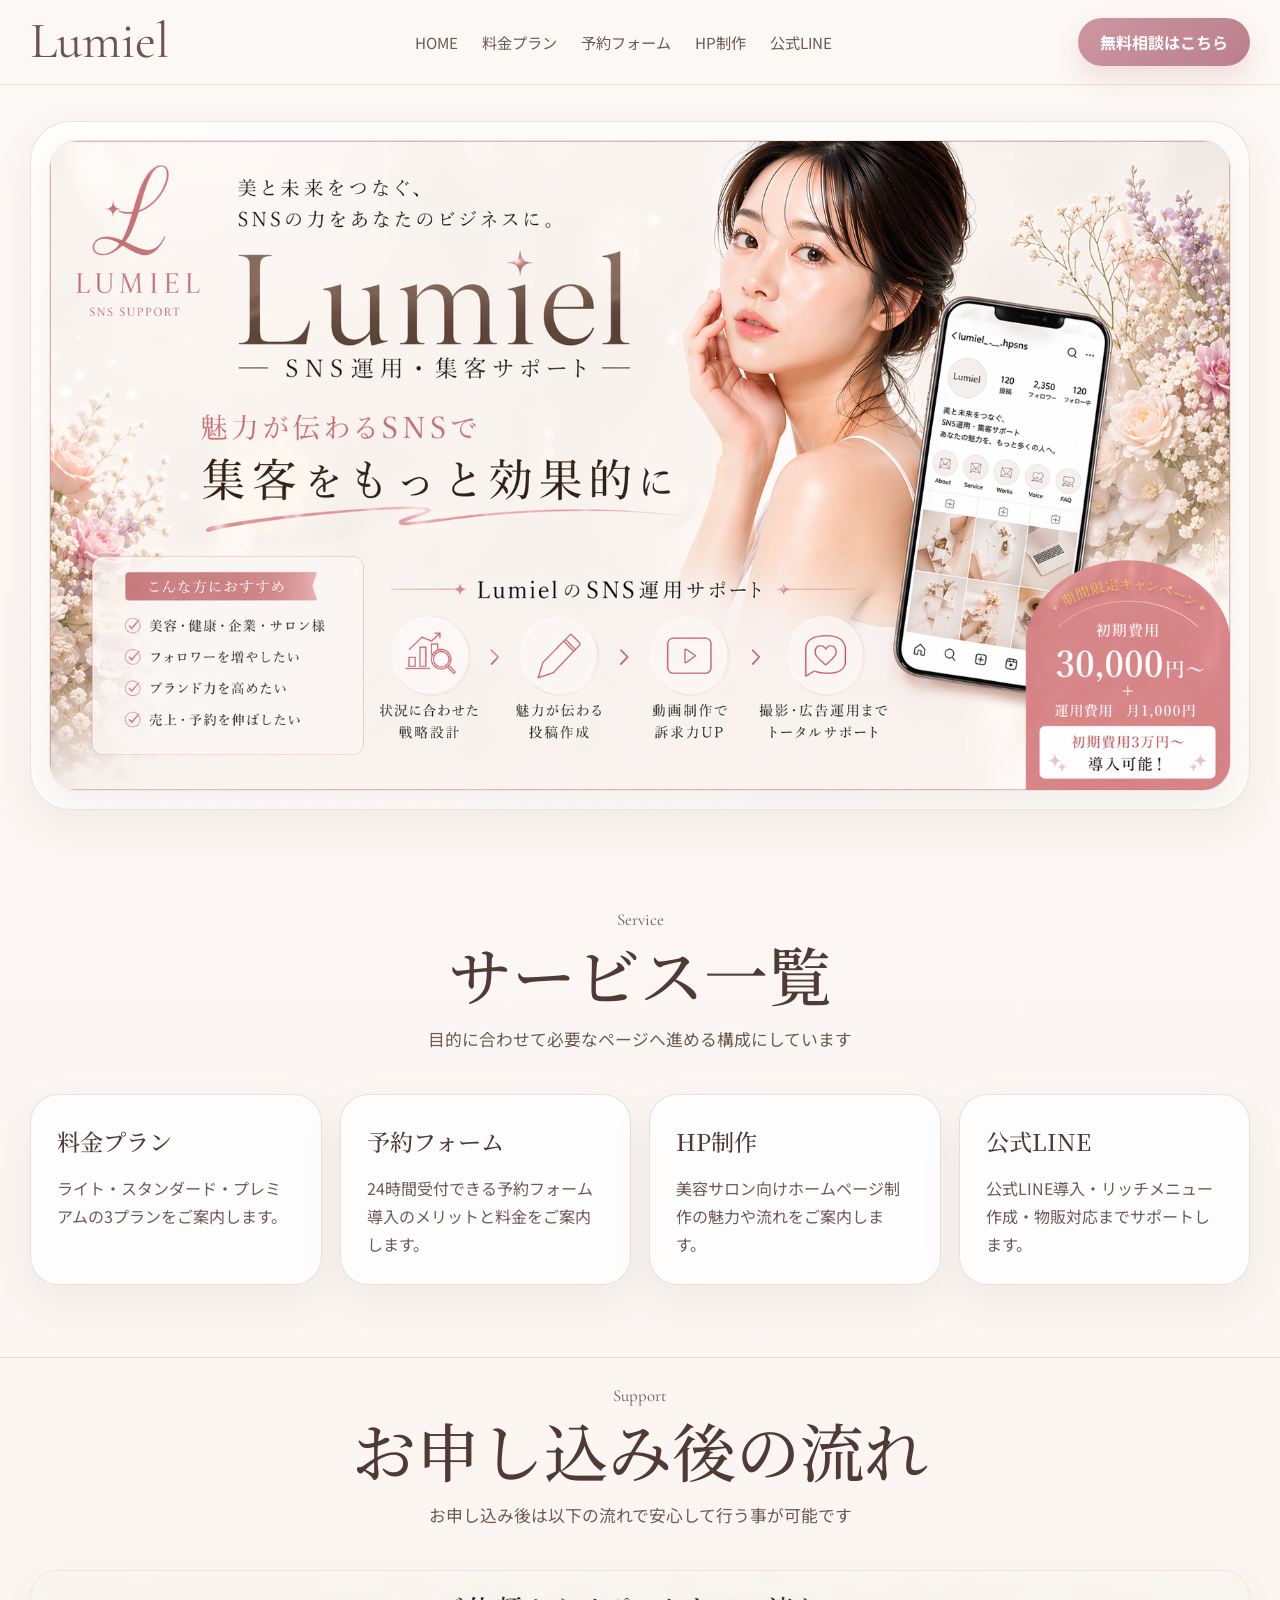
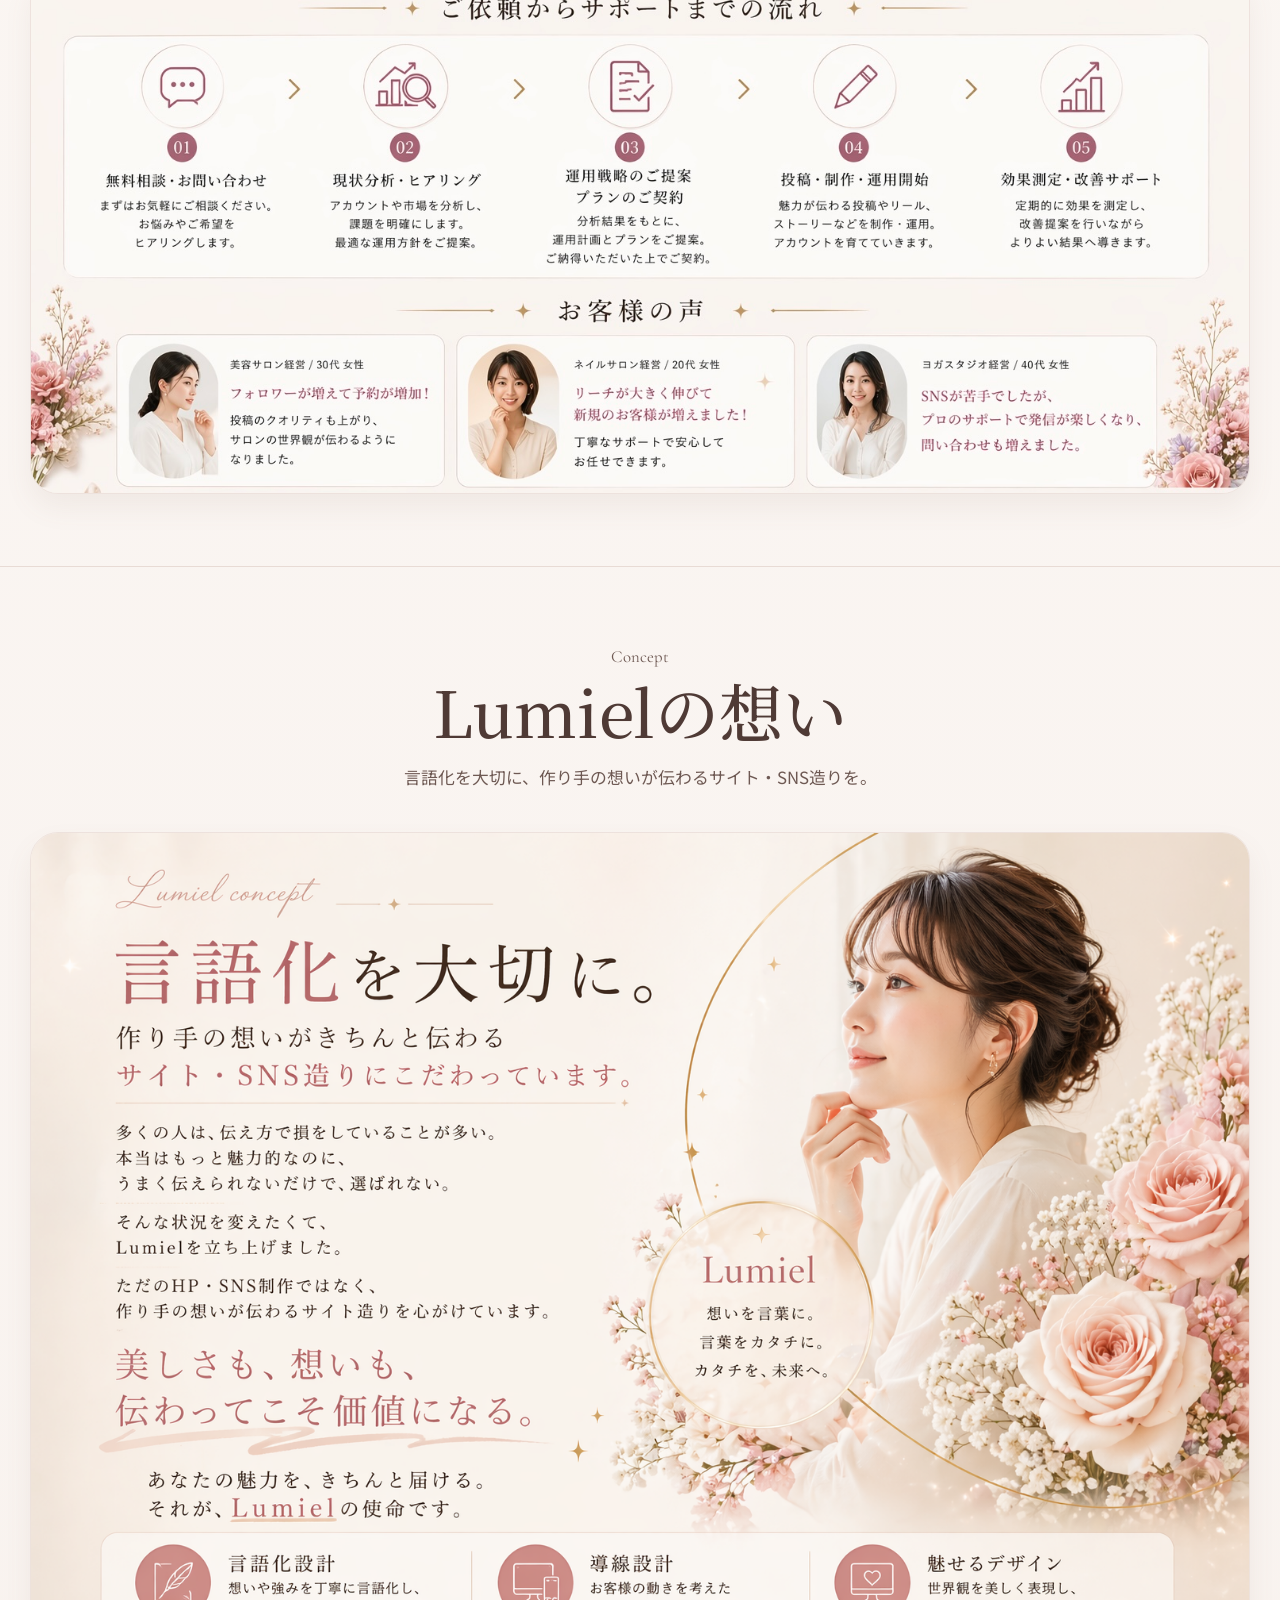
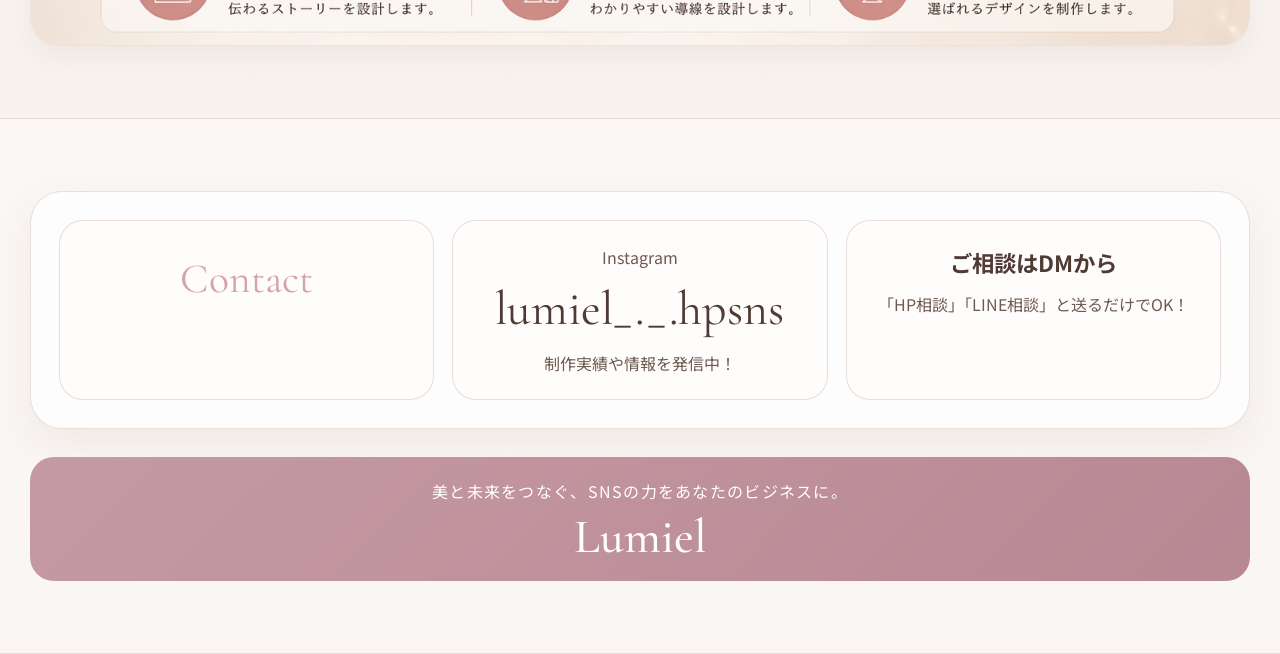
==== index.html @ 0560b098 "Add files via upload" ====
<!DOCTYPE html>
<html lang="ja">
<head>
  <meta charset="UTF-8">
  <meta name="viewport" content="width=device-width, initial-scale=1.0">
  <title>Lumiel | TOP</title>
  <link rel="stylesheet" href="style.css">
</head>
<body>

<header class="site-header">
  <div class="container header-inner">
    <a href="index.html" class="logo">Lumiel</a>

    <nav class="desktop-nav">
      <a href="index.html">HOME</a>
      <a href="plan.html">料金プラン</a>
      <a href="reservation.html">予約フォーム</a>
      <a href="homepage.html">HP制作</a>
      <a href="line.html">公式LINE</a>
    </nav>

    <button class="menu-toggle" id="menuToggle" type="button" aria-label="メニューを開く">
      <span class="bar"></span>
      <span class="bar"></span>
      <span class="bar"></span>
    </button>

    <a href="index.html#contact" class="header-btn">無料相談はこちら</a>
  </div>

  <nav class="mobile-nav" id="mobileNav">
    <a href="index.html">HOME</a>
    <a href="plan.html">料金プラン</a>
    <a href="reservation.html">予約フォーム</a>
    <a href="homepage.html">HP制作</a>
    <a href="line.html">公式LINE</a>
    <a href="index.html#contact">無料相談はこちら</a>
  </nav>
</header>

<main>
  <section class="hero-section">
    <div class="container">
      <div class="hero-card">
        <picture class="responsive-picture">
          <source media="(max-width: 760px)" srcset="images/sumafo/sumafo.1.png">
          <img src="images/pc.png/1.png" alt="Lumiel SNS運用・集客サポート" class="hero-image">
        </picture>
      </div>
    </div>
  </section>

  <section class="section">
    <div class="container">
      <div class="section-heading">
        <p class="section-script">Service</p>
        <h1>サービス一覧</h1>
        <p>目的に合わせて必要なページへ進める構成にしています</p>
      </div>

      <div class="service-grid">
        <a href="plan.html" class="service-card">
          <h2>料金プラン</h2>
          <p>ライト・スタンダード・プレミアムの3プランをご案内します。</p>
        </a>

        <a href="reservation.html" class="service-card">
          <h2>予約フォーム</h2>
          <p>24時間受付できる予約フォーム導入のメリットと料金をご案内します。</p>
        </a>

        <a href="homepage.html" class="service-card">
          <h2>HP制作</h2>
          <p>美容サロン向けホームページ制作の魅力や流れをご案内します。</p>
        </a>

        <a href="line.html" class="service-card">
          <h2>公式LINE</h2>
          <p>公式LINE導入・リッチメニュー作成・物販対応までサポートします。</p>
        </a>
      </div>
    </div>
  </section>

  <section class="section home-extra-section">
    <div class="container">
      <div class="section-heading">
        <p class="section-script">Support</p>
        <h2>お申し込み後の流れ</h2>
        <p>お申し込み後は以下の流れで安心して行う事が可能です</p>
      </div>

      <picture class="responsive-picture">
        <source media="(max-width: 760px)" srcset="images/sumafo/sumafo.okyakusama.png">
        <img src="images/pc.png/okyakusama.jpg" alt="お申し込み後の流れ" class="hero-image">
      </picture>
    </div>
  </section>

  <section class="section">
    <div class="container">
      <div class="section-heading">
        <p class="section-script">Concept</p>
        <h2>Lumielの想い</h2>
        <p>言語化を大切に、作り手の想いが伝わるサイト・SNS造りを。</p>
      </div>

      <picture class="responsive-picture">
        <source media="(max-width: 760px)" srcset="images/sumafo/sumafo.omoi.PNG">
        <img src="images/pc.png/omoi.PNG" alt="Lumielの想い" class="home-support-image">
      </picture>
    </div>
  </section>

  <section class="section section-soft" id="contact">
    <div class="container">
      <div class="contact-box">
        <div class="contact-grid">
          <div class="contact-card">
            <p class="contact-script">Contact</p>
          </div>

          <div class="contact-card">
            <p class="contact-label">Instagram</p>
            <p class="insta-id">lumiel_._.hpsns</p>
            <p class="contact-sub">制作実績や情報を発信中！</p>
          </div>

          <div class="contact-card">
            <p class="contact-title">ご相談はDMから</p>
            <p class="contact-sub">「HP相談」「LINE相談」と送るだけでOK！</p>
          </div>
        </div>
      </div>

      <div class="footer-brand">
        <p>美と未来をつなぐ、SNSの力をあなたのビジネスに。</p>
        <strong>Lumiel</strong>
      </div>
    </div>
  </section>
</main>

<script src="script.js"></script>
</body>
</html>
---- style.css ----
@import url('https://fonts.googleapis.com/css2?family=Cormorant+Garamond:wght@400;500;600;700&family=Noto+Serif+JP:wght@400;500;600;700&family=Noto+Sans+JP:wght@300;400;500;700&display=swap');

:root {
  --bg: #f8f2ee;
  --text: #4f3a35;
  --sub: #6e5953;
  --line: #e8dbd5;
  --rose: #d78f98;
  --rose-deep: #c07c87;
  --gold-deep: #b98d45;
  --lavender: #7f75b4;
  --blue: #6d87a3;
  --shadow: 0 16px 40px rgba(111, 84, 74, 0.08);
  --container: 1220px;
}

* {
  box-sizing: border-box;
}

html {
  scroll-behavior: smooth;
}

body {
  margin: 0;
  background: linear-gradient(180deg, #fcf8f5 0%, #f8f2ee 100%);
  color: var(--text);
  font-family: 'Noto Sans JP', sans-serif;
  line-height: 1.75;
}

img {
  display: block;
  max-width: 100%;
}

a {
  text-decoration: none;
  color: inherit;
}

.container {
  width: min(var(--container), calc(100% - 32px));
  margin: 0 auto;
}

.site-header {
  position: sticky;
  top: 0;
  z-index: 1000;
  background: rgba(252, 248, 245, 0.9);
  backdrop-filter: blur(14px);
  border-bottom: 1px solid rgba(232, 219, 213, 0.9);
}

.header-inner {
  min-height: 84px;
  display: flex;
  align-items: center;
  justify-content: space-between;
  gap: 16px;
}

.logo {
  font-family: 'Cormorant Garamond', serif;
  font-size: clamp(2.3rem, 4vw, 3.5rem);
  line-height: 1;
  color: #6d534d;
}

.desktop-nav {
  display: flex;
  align-items: center;
  gap: 24px;
  color: var(--sub);
  font-size: 0.95rem;
}

.desktop-nav a:hover,
.mobile-nav a:hover {
  color: var(--rose-deep);
}

.header-actions {
  display: flex;
  align-items: center;
  gap: 14px;
}

.header-btn {
  display: inline-flex;
  align-items: center;
  justify-content: center;
  min-height: 48px;
  padding: 0 22px;
  border-radius: 999px;
  background: linear-gradient(135deg, #cc96a1, #bb7f8b);
  color: #fff;
  font-weight: 700;
  box-shadow: 0 12px 24px rgba(191, 127, 139, 0.22);
}

.menu-toggle {
  display: none;
  width: 62px;
  height: 62px;
  border: 2px solid var(--rose-deep);
  border-radius: 18px;
  background: rgba(255, 255, 255, 0.75);
  align-items: center;
  justify-content: center;
  cursor: pointer;
  box-shadow: var(--shadow);
}

.menu-toggle span {
  display: block;
  width: 28px;
  height: 2px;
  border-radius: 999px;
  background: var(--rose-deep);
  margin: 6px 0;
  transition: 0.25s ease;
}

.menu-toggle.active span:nth-child(1) {
  transform: translateY(8px) rotate(45deg);
}

.menu-toggle.active span:nth-child(2) {
  opacity: 0;
}

.menu-toggle.active span:nth-child(3) {
  transform: translateY(-8px) rotate(-45deg);
}

.mobile-nav {
  display: none;
  position: fixed;
  top: 86px;
  right: 16px;
  width: min(320px, calc(100% - 32px));
  padding: 18px;
  border: 1px solid var(--line);
  border-radius: 24px;
  background: rgba(255, 251, 248, 0.98);
  box-shadow: 0 26px 46px rgba(90, 63, 56, 0.16);
}

.mobile-nav.active {
  display: block;
}

.mobile-nav a {
  display: block;
  padding: 14px 8px;
  border-bottom: 1px solid rgba(232, 219, 213, 0.8);
  color: var(--text);
  font-weight: 600;
}

.mobile-nav a:last-child {
  border-bottom: none;
}

.hero-section {
  padding: 36px 0 20px;
}

.hero-card {
  overflow: hidden;
  border: 1px solid rgba(232, 219, 213, 0.85);
  border-radius: 40px;
  background: linear-gradient(135deg, rgba(255, 255, 255, 0.78), rgba(255, 255, 255, 0.48));
  box-shadow: var(--shadow);
  padding: 18px;
}

.hero-image,
.page-visual-image,
.home-support-image {
  width: 100%;
  border-radius: 28px;
  object-fit: cover;
  box-shadow: 0 14px 28px rgba(126, 97, 87, 0.08);
  border: 1px solid rgba(232, 219, 213, 0.7);
}

.wide-visual {
  max-width: 1400px;
  margin: 0 auto;
}

.section {
  padding: 72px 0;
  border-bottom: 1px solid var(--line);
}

.section-soft {
  background: rgba(255, 255, 255, 0.28);
}

.page-title-section {
  padding: 56px 0 20px;
}

.section-heading {
  text-align: center;
  margin-bottom: 40px;
}

.section-script {
  display: inline-block;
  margin: 0 0 6px;
  color: #d6b8ab;
  font-size: 2.7rem;
  line-height: 1;
  font-family: 'Cormorant Garamond', serif;
}

.section-heading h1,
.section-heading h2 {
  margin: 0;
  font-size: clamp(2.3rem, 5vw, 4rem);
  font-family: 'Noto Serif JP', serif;
  font-weight: 500;
  line-height: 1.3;
}

.section-heading p {
  margin: 10px 0 0;
  color: var(--sub);
  font-size: 1.05rem;
}

.service-grid {
  display: grid;
  grid-template-columns: repeat(4, 1fr);
  gap: 18px;
}

.service-card {
  padding: 26px;
  border-radius: 28px;
  border: 1px solid rgba(232, 219, 213, 0.9);
  background: rgba(255, 255, 255, 0.78);
  box-shadow: var(--shadow);
  transition: 0.25s ease;
}

.service-card:hover {
  transform: translateY(-4px);
  box-shadow: 0 20px 42px rgba(111, 84, 74, 0.12);
}

.service-card h2 {
  margin: 0 0 12px;
  font-family: 'Noto Serif JP', serif;
  font-size: 1.45rem;
  font-weight: 500;
}

.service-card p {
  margin: 0;
  color: var(--sub);
}

.home-extra-section {
  padding-top: 20px;
}

.pricing-grid {
  display: grid;
  grid-template-columns: repeat(3, 1fr);
  gap: 22px;
  align-items: stretch;
}

.plan-card {
  border: 1px solid rgba(232, 219, 213, 0.9);
  border-radius: 32px;
  background: rgba(255, 255, 255, 0.78);
  box-shadow: var(--shadow);
  overflow: hidden;
}

.plan-card-header {
  text-align: center;
  color: #fff;
  padding: 18px 12px;
  font-size: 1.8rem;
  font-weight: 600;
  font-family: 'Noto Serif JP', serif;
}

.light {
  background: linear-gradient(135deg, #b7a5db, #a18fcf);
}

.standard {
  background: linear-gradient(135deg, #8ca3bb, #778ea7);
}

.premium {
  background: linear-gradient(135deg, #d4a56f, #c68f4d);
}

.plan-card-body {
  padding: 28px 24px;
}

.plan-copy {
  text-align: center;
  min-height: 62px;
  color: var(--sub);
  margin-bottom: 24px;
}

.check-list {
  list-style: none;
  padding: 0;
  margin: 0;
  display: grid;
  gap: 12px;
  color: var(--text);
}

.check-list li {
  position: relative;
  padding-left: 24px;
}

.check-list li:before {
  content: '✓';
  position: absolute;
  left: 0;
  top: 0;
  color: var(--gold-deep);
  font-weight: 700;
}

.pink-accent {
  color: #c06a83;
  font-weight: 700;
}

.plan-price-wrap {
  margin-top: 28px;
  padding-top: 20px;
  border-top: 1px solid rgba(232, 219, 213, 0.9);
  text-align: center;
}

.plan-price-wrap small {
  display: block;
  color: var(--sub);
  margin-bottom: 6px;
}

.plan-price {
  font-family: 'Cormorant Garamond', serif;
  font-size: clamp(3rem, 5vw, 4.8rem);
  line-height: 1;
  margin: 0;
}

.plan-price span {
  font-size: 0.5em;
}

.light-price {
  color: var(--lavender);
}

.standard-price {
  color: var(--blue);
}

.premium-price {
  color: #c98a43;
}

.included-note {
  margin-top: 24px;
  padding: 18px 22px;
  border-radius: 24px;
  border: 1px solid rgba(232, 219, 213, 0.95);
  background: rgba(255, 255, 255, 0.72);
  display: flex;
  justify-content: center;
  gap: 32px;
  flex-wrap: wrap;
  color: var(--sub);
}

.two-column {
  display: grid;
  grid-template-columns: 1.05fr 0.95fr;
  gap: 28px;
  align-items: center;
}

.badge-pill {
  display: inline-block;
  padding: 10px 18px;
  border-radius: 999px;
  border: 1px solid rgba(232, 219, 213, 0.9);
  background: rgba(255, 255, 255, 0.85);
  color: var(--rose-deep);
  font-weight: 600;
  margin-bottom: 14px;
}

.big-title {
  margin: 0 0 12px;
  font-size: clamp(2.5rem, 5vw, 4.3rem);
  line-height: 1.35;
  font-family: 'Noto Serif JP', serif;
  font-weight: 500;
}

.big-title .accent {
  color: var(--rose);
}

.lead {
  margin: 0;
  color: var(--sub);
  font-size: 1.08rem;
}

.top-space {
  margin-top: 28px;
}

.feature-grid {
  display: grid;
  gap: 22px;
  grid-template-columns: repeat(2, 1fr);
}

.feature-box {
  padding: 24px;
  border-radius: 28px;
  border: 1px solid rgba(232, 219, 213, 0.9);
  background: rgba(255, 255, 255, 0.76);
  box-shadow: var(--shadow);
}

.feature-box h2 {
  margin: 0 0 14px;
  font-size: 1.35rem;
  color: var(--rose-deep);
  font-family: 'Noto Serif JP', serif;
  font-weight: 500;
}

.price-badge {
  margin-top: 24px;
  border-radius: 32px;
  background: linear-gradient(180deg, #db8f99, #cc7f8c);
  color: #fff;
  padding: 24px;
  box-shadow: 0 20px 36px rgba(210, 135, 147, 0.24);
  text-align: center;
}

.price-badge small {
  display: block;
  opacity: 0.9;
  letter-spacing: 0.08em;
}

.price-badge strong {
  display: block;
  font-family: 'Cormorant Garamond', serif;
  font-size: 4.2rem;
  line-height: 1;
  margin: 14px 0 8px;
}

.badge-sub {
  margin: 0;
  font-size: 1.5rem;
}

.badge-white-box {
  margin-top: 16px;
  border-radius: 20px;
  background: #fff;
  color: #d88996;
  padding: 14px 16px;
  font-weight: 700;
}

.top-gap-small {
  margin-top: 14px;
}

.flow-wrap {
  margin-top: 28px;
  padding: 24px;
  border-radius: 32px;
  border: 1px solid rgba(232, 219, 213, 0.9);
  background: rgba(255, 255, 255, 0.7);
  box-shadow: var(--shadow);
}

.flow-grid {
  display: grid;
  gap: 14px;
  align-items: stretch;
}

.flow-grid-4 {
  grid-template-columns: repeat(4, 1fr);
}

.flow-grid-6 {
  grid-template-columns: repeat(6, 1fr);
}

.flow-title-badge {
  display: grid;
  place-items: center;
  border-radius: 999px;
  min-height: 130px;
  background: linear-gradient(135deg, #d88f9b, #c97f8b);
  color: #fff;
  font-family: 'Noto Serif JP', serif;
  font-size: 1.4rem;
  text-align: center;
  padding: 18px;
}

.flow-item {
  border-radius: 24px;
  background: #fcf8f5;
  padding: 18px;
  border: 1px solid rgba(232, 219, 213, 0.8);
}

.flow-item strong {
  color: var(--rose-deep);
  display: block;
  margin-bottom: 8px;
  font-family: 'Noto Serif JP', serif;
  font-weight: 500;
}

.flow-bottom-note {
  margin-top: 18px;
  border: 1px solid rgba(232, 219, 213, 0.9);
  border-radius: 18px;
  background: #fffdfb;
  padding: 16px;
  text-align: center;
}

.contact-box {
  border-radius: 32px;
  border: 1px solid rgba(232, 219, 213, 0.9);
  background: rgba(255, 255, 255, 0.78);
  box-shadow: var(--shadow);
  padding: 28px;
}
.contact-grid {
  display: grid;
  grid-template-columns: 1fr 1fr 1fr;
  gap: 18px;
  align-items: stretch;
}

.contact-card {
  border-radius: 24px;
  border: 1px solid rgba(232, 219, 213, 0.9);
  background: #fffdfb;
  padding: 22px;
  text-align: center;
}

.contact-script {
  font-family: 'Cormorant Garamond', serif;
  font-size: 2.6rem;
  color: #d5a1aa;
  margin: 0;
}

.contact-label {
  margin: 0;
  color: var(--sub);
}

.insta-id {
  font-family: 'Cormorant Garamond', serif;
  font-size: clamp(2rem, 4vw, 3rem);
  line-height: 1.2;
  margin: 10px 0;
  word-break: break-all;
}

.contact-title {
  margin: 0;
  font-size: 1.4rem;
  font-weight: 700;
}

.contact-sub {
  margin: 8px 0 0;
  color: var(--sub);
}

.footer-brand {
  margin-top: 28px;
  text-align: center;
  padding: 20px 14px;
  border-radius: 24px;
  background: linear-gradient(135deg, #c59aa4, #b88893);
  color: #fff;
}

.footer-brand p {
  margin: 0;
  font-size: 1rem;
  letter-spacing: 0.08em;
}

.footer-brand strong {
  display: block;
  margin-top: 8px;
  font-family: 'Cormorant Garamond', serif;
  font-size: 3rem;
  line-height: 1;
  font-weight: 500;
}

.back-link-wrap {
  text-align: center;
}

.back-link {
  display: inline-block;
  padding: 12px 20px;
  border-radius: 999px;
  border: 1px solid rgba(232, 219, 213, 0.95);
  background: rgba(255, 255, 255, 0.8);
  color: var(--sub);
}

@media (max-width: 1100px) {
  .desktop-nav,
  .header-btn {
    display: none;
  }

  .menu-toggle {
    display: inline-block;
  }

  .service-grid,
  .pricing-grid,
  .two-column,
  .feature-grid,
  .contact-grid,
  .flow-grid-4,
  .flow-grid-6 {
    grid-template-columns: 1fr;
  }

  .flow-title-badge {
    min-height: 90px;
  }
}

@media (max-width: 760px) {
  body {
    line-height: 1.8;
  }

  .section,
  .page-title-section {
    padding: 54px 0;
  }

  .header-inner {
    min-height: 76px;
  }

  .logo {
    font-size: 2.4rem;
  }

  .container {
    width: min(var(--container), calc(100% - 20px));
  }

  .hero-section {
    padding: 20px 0 10px;
  }

  .hero-card {
    padding: 10px;
    border-radius: 24px;
  }

  .hero-image,
  .page-visual-image,
  .home-support-image {
    border-radius: 20px;
  }

  .section-heading {
    margin-bottom: 28px;
  }

  .section-script {
    font-size: 2.2rem;
  }

  .section-heading h1,
  .section-heading h2 {
    font-size: 2.1rem;
    line-height: 1.45;
  }

  .section-heading p {
    font-size: 0.95rem;
  }

  .service-card,
  .feature-box,
  .flow-wrap,
  .contact-box,
  .contact-card {
    border-radius: 22px;
    padding: 18px;
  }

  .included-note {
    gap: 12px;
    padding: 14px 16px;
    font-size: 0.95rem;
    justify-content: flex-start;
  }

  .badge-pill {
    font-size: 0.9rem;
    padding: 8px 14px;
  }

  .big-title {
    font-size: 2.2rem;
    line-height: 1.55;
  }

  .lead {
    font-size: 0.98rem;
  }

  .check-list {
    gap: 10px;
    font-size: 0.94rem;
  }

  .plan-card-header {
    font-size: 1.55rem;
  }

  .plan-card-body {
    padding: 22px 18px;
  }

  .price-badge {
    margin-top: 16px;
    padding: 18px;
    border-radius: 24px;
  }

  .price-badge strong {
    font-size: 3.3rem;
  }

  .badge-sub {
    font-size: 1.15rem;
  }

  .badge-white-box {
    border-radius: 16px;
    padding: 12px 14px;
    font-size: 0.95rem;
  }

  .flow-item {
    border-radius: 18px;
    padding: 14px;
    font-size: 0.94rem;
  }

  .insta-id {
    font-size: 2.1rem;
  }

  .footer-brand {
    border-radius: 20px;
    padding: 18px 12px;
  }

  .footer-brand strong {
    font-size: 2.5rem;
  }

  .mobile-nav {
    top: 78px;
  }
}
/* =========================
   スマホ最適化 完全版
========================= */

@media (max-width: 760px) {
  body {
    line-height: 1.65;
    overflow-x: hidden;
  }

  .container {
    width: calc(100% - 24px);
  }

  /* header */
  .site-header {
    background: rgba(252, 248, 245, 0.96);
  }

  .header-inner {
    min-height: 68px;
  }

  .logo {
    font-size: 2.1rem;
  }

  .desktop-nav,
  .header-btn {
    display: none !important;
  }

  .menu-toggle {
    display: flex !important;
    width: 48px;
    height: 48px;
    border-radius: 14px;
    position: relative;
    z-index: 2001;
  }

  .menu-toggle span {
    width: 23px;
    height: 2px;
    margin: 4px 0;
  }

  .mobile-nav {
    top: 76px;
    right: 12px;
    width: calc(100% - 24px);
    max-width: 340px;
    padding: 14px;
    border-radius: 22px;
    z-index: 2000;
  }

  .mobile-nav.active {
    display: block !important;
  }

  .mobile-nav a {
    padding: 13px 10px;
    font-size: 0.95rem;
  }

  /* sections */
  .section,
  .page-title-section {
    padding: 42px 0;
  }

  .section-heading {
    margin-bottom: 24px;
  }

  .section-script {
    font-size: 1.9rem;
  }

  .section-heading h1,
  .section-heading h2 {
    font-size: 1.75rem;
    line-height: 1.45;
  }

  .section-heading p {
    font-size: 0.9rem;
    line-height: 1.7;
  }

  /* hero / images */
  .hero-section {
    padding: 14px 0 8px;
  }

  .hero-card {
    padding: 8px;
    border-radius: 20px;
  }

  .hero-image,
  .page-visual-image,
  .home-support-image {
    width: 100%;
    border-radius: 18px;
  }

  .wide-visual {
    max-width: 100%;
  }

  /* 画像が小さく見える問題対策 */
  .page-visual-image {
    min-height: auto;
  }

  /* service cards */
  .service-grid {
    grid-template-columns: 1fr !important;
    gap: 14px;
  }

  .service-card {
    padding: 18px;
    border-radius: 22px;
  }

  .service-card h2 {
    font-size: 1.25rem;
    margin-bottom: 8px;
  }

  .service-card p {
    font-size: 0.92rem;
  }

  /* plan */
  .pricing-grid {
    grid-template-columns: 1fr !important;
    gap: 18px;
  }

  .plan-card {
    border-radius: 24px;
  }

  .plan-card-header {
    font-size: 1.35rem;
    padding: 14px 10px;
  }

  .plan-card-body {
    padding: 20px 18px;
  }

  .plan-copy {
    min-height: unset;
    font-size: 0.92rem;
    margin-bottom: 18px;
  }

  .plan-price {
    font-size: 3.1rem;
  }

  .included-note {
    justify-content: flex-start;
    gap: 10px;
    padding: 14px;
    font-size: 0.9rem;
  }

  /* content layout */
  .two-column,
  .feature-grid,
  .contact-grid,
  .flow-grid-4,
  .flow-grid-6 {
    grid-template-columns: 1fr !important;
  }

  .big-title {
    font-size: 1.95rem;
    line-height: 1.45;
  }

  .lead {
    font-size: 0.92rem;
    line-height: 1.75;
  }

  .badge-pill {
    font-size: 0.84rem;
    padding: 7px 13px;
  }

  .feature-grid {
    gap: 14px;
  }

  .feature-box {
    padding: 17px;
    border-radius: 20px;
  }

  .feature-box h2 {
    font-size: 1.1rem;
    margin-bottom: 10px;
  }

  .check-list {
    gap: 9px;
    font-size: 0.9rem;
  }

  .check-list li {
    padding-left: 22px;
  }

  /* price badge */
  .price-badge {
    padding: 18px;
    border-radius: 22px;
    margin-top: 18px;
  }

  .price-badge strong {
    font-size: 3rem;
  }

  .badge-sub {
    font-size: 1rem;
  }

  .badge-white-box {
    font-size: 0.92rem;
    border-radius: 15px;
    padding: 12px;
  }

  /* flow */
  .flow-wrap {
    padding: 16px;
    border-radius: 22px;
    margin-top: 20px;
  }

  .flow-title-badge {
    min-height: auto;
    border-radius: 20px;
    padding: 14px;
    font-size: 1.15rem;
  }

  .flow-item {
    padding: 14px;
    border-radius: 18px;
    font-size: 0.9rem;
  }

  .flow-bottom-note {
    font-size: 0.9rem;
    padding: 13px;
  }

  /* contact */
  .contact-box {
    padding: 16px;
    border-radius: 22px;
  }

  .contact-card {
    padding: 17px;
    border-radius: 18px;
  }

  .contact-script {
    font-size: 2.1rem;
  }

  .contact-title {
    font-size: 1.15rem;
  }

  .contact-sub {
    font-size: 0.9rem;
  }

  .insta-id {
    font-size: 1.9rem;
  }

  .footer-brand {
    padding: 16px 12px;
    border-radius: 18px;
  }

  .footer-brand p {
    font-size: 0.85rem;
  }

  .footer-brand strong {
    font-size: 2.3rem;
  }
}

/* =========================
   スマホ最終修正
========================= */

@media (max-width: 760px) {
  .menu-toggle {
    display: flex !important;
    flex-direction: column;
    align-items: center;
    justify-content: center;
    width: 52px;
    height: 52px;
    padding: 0;
    position: relative;
    z-index: 9999;
    pointer-events: auto;
  }

  .menu-toggle span {
    display: block;
    width: 24px;
    height: 2px;
    margin: 4px 0;
    background: var(--rose-deep);
  }

  .mobile-nav {
    display: none;
    position: fixed;
    top: 76px;
    right: 12px;
    width: calc(100% - 24px);
    z-index: 9998;
  }

  .mobile-nav.active {
    display: block !important;
  }

  /* 画像をスマホで大きく見せる */
  .hero-section .container,
  .section .container {
    width: calc(100% - 16px);
  }

  .hero-card {
    padding: 0;
    border-radius: 0;
    border: none;
    background: transparent;
    box-shadow: none;
  }

  .hero-image,
  .page-visual-image,
  .home-support-image {
    width: 100%;
    max-width: none;
    border-radius: 14px;
  }

  .wide-visual {
    width: 100%;
    max-width: none;
  }

  .section {
    padding: 36px 0;
  }

  .section-heading h1,
  .section-heading h2 {
    font-size: 1.6rem;
  }

  .big-title {
    font-size: 1.75rem;
  }
}
/* =========================
   スマホ最終修正版
========================= */

@media (max-width: 760px) {
  body {
    overflow-x: hidden;
  }

  .site-header {
    position: sticky;
    top: 0;
    z-index: 9999;
    background: rgba(252, 248, 245, 0.97);
  }

  .header-inner {
    min-height: 68px;
    width: calc(100% - 20px);
  }

  .logo {
    font-size: 2.2rem;
  }

  .desktop-nav,
  .header-btn {
    display: none !important;
  }

  .menu-toggle {
    display: flex !important;
    flex-direction: column;
    align-items: center;
    justify-content: center;
    width: 52px;
    height: 52px;
    border: 2px solid var(--rose-deep);
    border-radius: 14px;
    background: #fffdfb;
    cursor: pointer;
    padding: 0;
    z-index: 10001;
  }

  .menu-toggle .bar {
    display: block;
    width: 24px;
    height: 2px;
    background: var(--rose-deep);
    border-radius: 999px;
    margin: 4px 0;
    transition: 0.25s ease;
  }

  .menu-toggle.active .bar:nth-child(1) {
    transform: translateY(10px) rotate(45deg);
  }

  .menu-toggle.active .bar:nth-child(2) {
    opacity: 0;
  }

  .menu-toggle.active .bar:nth-child(3) {
    transform: translateY(-10px) rotate(-45deg);
  }

  .mobile-nav {
    display: none;
    position: fixed;
    top: 74px;
    left: 10px;
    right: 10px;
    width: auto;
    background: #fffdfb;
    border: 1px solid rgba(232, 219, 213, 0.95);
    border-radius: 22px;
    padding: 14px;
    box-shadow: 0 18px 40px rgba(90, 63, 56, 0.16);
    z-index: 10000;
  }

  .mobile-nav.active {
    display: block !important;
  }

  .mobile-nav a {
    display: block;
    padding: 14px 10px;
    font-size: 0.95rem;
    border-bottom: 1px solid rgba(232, 219, 213, 0.75);
  }

  .mobile-nav a:last-child {
    border-bottom: none;
  }

  /* 画像をスマホ幅いっぱいに見せる */
  .hero-section,
  .section {
    padding-left: 0;
    padding-right: 0;
  }

  .hero-section .container,
  .section > .container:first-child {
    width: 100%;
    max-width: none;
  }

  .hero-card {
    width: 100%;
    padding: 0;
    border: none;
    border-radius: 0;
    box-shadow: none;
    background: transparent;
  }

  .hero-image,
  .page-visual-image,
  .home-support-image {
    width: 100vw !important;
    max-width: 100vw !important;
    margin-left: calc(50% - 50vw);
    border-radius: 0;
    border-left: none;
    border-right: none;
    box-shadow: none;
  }

  .wide-visual {
    width: 100vw !important;
    max-width: 100vw !important;
  }

  /* 画像以外の本文はちゃんと余白を戻す */
  .section-heading,
  .service-grid,
  .pricing-grid,
  .two-column,
  .feature-grid,
  .included-note,
  .flow-wrap,
  .contact-box,
  .footer-brand,
  .back-link-wrap {
    width: calc(100% - 24px);
    margin-left: auto;
    margin-right: auto;
  }

  .section-heading h1,
  .section-heading h2 {
    font-size: 1.7rem;
    line-height: 1.45;
  }

  .big-title {
    font-size: 1.85rem;
    line-height: 1.5;
  }
}

/* =========================
   スマホ文字中央揃え調整
========================= */

@media (max-width: 760px) {
  .section-heading,
  .section-heading h1,
  .section-heading h2,
  .section-heading p,
  .big-title,
  .lead,
  .badge-pill,
  .plan-copy,
  .feature-box,
  .feature-box h2,
  .feature-box p,
  .price-badge,
  .flow-item,
  .flow-bottom-note,
  .contact-card,
  .contact-title,
  .contact-sub,
  .footer-brand,
  .back-link-wrap {
    text-align: center !important;
  }

  .badge-pill {
    display: table;
    margin-left: auto;
    margin-right: auto;
  }

  .check-list {
    justify-content: center;
  }

  .check-list li {
    text-align: left;
    display: inline-block;
    margin: 0 auto;
  }

  .included-note {
    justify-content: center !important;
    text-align: center;
  }

  .price-badge {
    margin-left: auto;
    margin-right: auto;
  }

  .flow-item strong {
    text-align: center;
  }
}

/* =========================
   スマホ画像切替・メニュー最終修正
========================= */

.hero-picture {
  display: block;
  width: 100%;
}

.hero-picture img {
  display: block;
  width: 100%;
}

/* 三本線メニュー */
.menu-toggle {
  cursor: pointer;
}

@media (max-width: 760px) {
  body {
    overflow-x: hidden;
  }

  .site-header {
    position: sticky;
    top: 0;
    z-index: 9999;
    background: rgba(252, 248, 245, 0.97);
  }

  .header-inner {
    min-height: 68px;
    width: calc(100% - 20px);
  }

  .logo {
    font-size: 2.2rem;
  }

  .desktop-nav,
  .header-btn {
    display: none !important;
  }

  .menu-toggle {
    display: flex !important;
    flex-direction: column;
    align-items: center;
    justify-content: center;
    width: 52px;
    height: 52px;
    border: 2px solid var(--rose-deep);
    border-radius: 14px;
    background: #fffdfb;
    padding: 0;
    z-index: 10001;
  }

  .menu-toggle .bar {
    display: block;
    width: 24px;
    height: 2px;
    background: var(--rose-deep);
    border-radius: 999px;
    margin: 4px 0;
    transition: 0.25s ease;
  }

  .menu-toggle.active .bar:nth-child(1) {
    transform: translateY(10px) rotate(45deg);
  }

  .menu-toggle.active .bar:nth-child(2) {
    opacity: 0;
  }

  .menu-toggle.active .bar:nth-child(3) {
    transform: translateY(-10px) rotate(-45deg);
  }

  .mobile-nav {
    display: none;
    position: fixed;
    top: 74px;
    left: 10px;
    right: 10px;
    width: auto;
    background: #fffdfb;
    border: 1px solid rgba(232, 219, 213, 0.95);
    border-radius: 22px;
    padding: 14px;
    box-shadow: 0 18px 40px rgba(90, 63, 56, 0.16);
    z-index: 10000;
  }

  .mobile-nav.active {
    display: block !important;
  }

  .mobile-nav a {
    display: block;
    padding: 14px 10px;
    font-size: 0.95rem;
    border-bottom: 1px solid rgba(232, 219, 213, 0.75);
    text-align: center;
  }

  .mobile-nav a:last-child {
    border-bottom: none;
  }

  /* スマホ画像を大きく表示 */
  .hero-section {
    padding: 0;
  }

  .hero-section .container {
    width: 100%;
    max-width: none;
  }

  .hero-card {
    width: 100%;
    padding: 0;
    border: none;
    border-radius: 0;
    box-shadow: none;
    background: transparent;
  }

  .hero-picture,
  .hero-image {
    width: 100%;
  }

  .hero-image {
    border-radius: 0;
    border: none;
    box-shadow: none;
  }

  /* 本文中央寄せ */
  .section-heading,
  .section-heading h1,
  .section-heading h2,
  .section-heading p,
  .big-title,
  .lead,
  .badge-pill,
  .plan-copy,
  .feature-box,
  .feature-box h2,
  .price-badge,
  .flow-item,
  .flow-bottom-note,
  .contact-card,
  .contact-title,
  .contact-sub,
  .footer-brand,
  .back-link-wrap {
    text-align: center !important;
  }

  .badge-pill {
    display: table;
    margin-left: auto;
    margin-right: auto;
  }

  .check-list {
    justify-content: center;
  }

  .check-list li {
    text-align: left;
    display: inline-block;
    margin: 0 auto;
  }

  .included-note {
    justify-content: center !important;
    text-align: center;
  }
}
.image-title-wrap {
  position: relative;
}

.page-mini-title {
  position: absolute;
  top: 18px;
  left: 24px;
  z-index: 2;
  margin: 0;
  font-size: 14px;
  font-weight: 600;
  color: #d88b95;
  letter-spacing: 0.08em;
  line-height: 1;
}

@media (max-width: 760px) {
  .page-mini-title {
    top: 12px;
    left: 16px;
    font-size: 12px;
  }
}
@media (max-width: 760px) {
  .image-title-wrap {
    padding-top: 32px;
  }

  .page-mini-title {
    top: 0;
    left: 4px;
    font-size: 12px;
    line-height: 1.4;
    letter-spacing: 0.04em;
    position: absolute;
  }
}
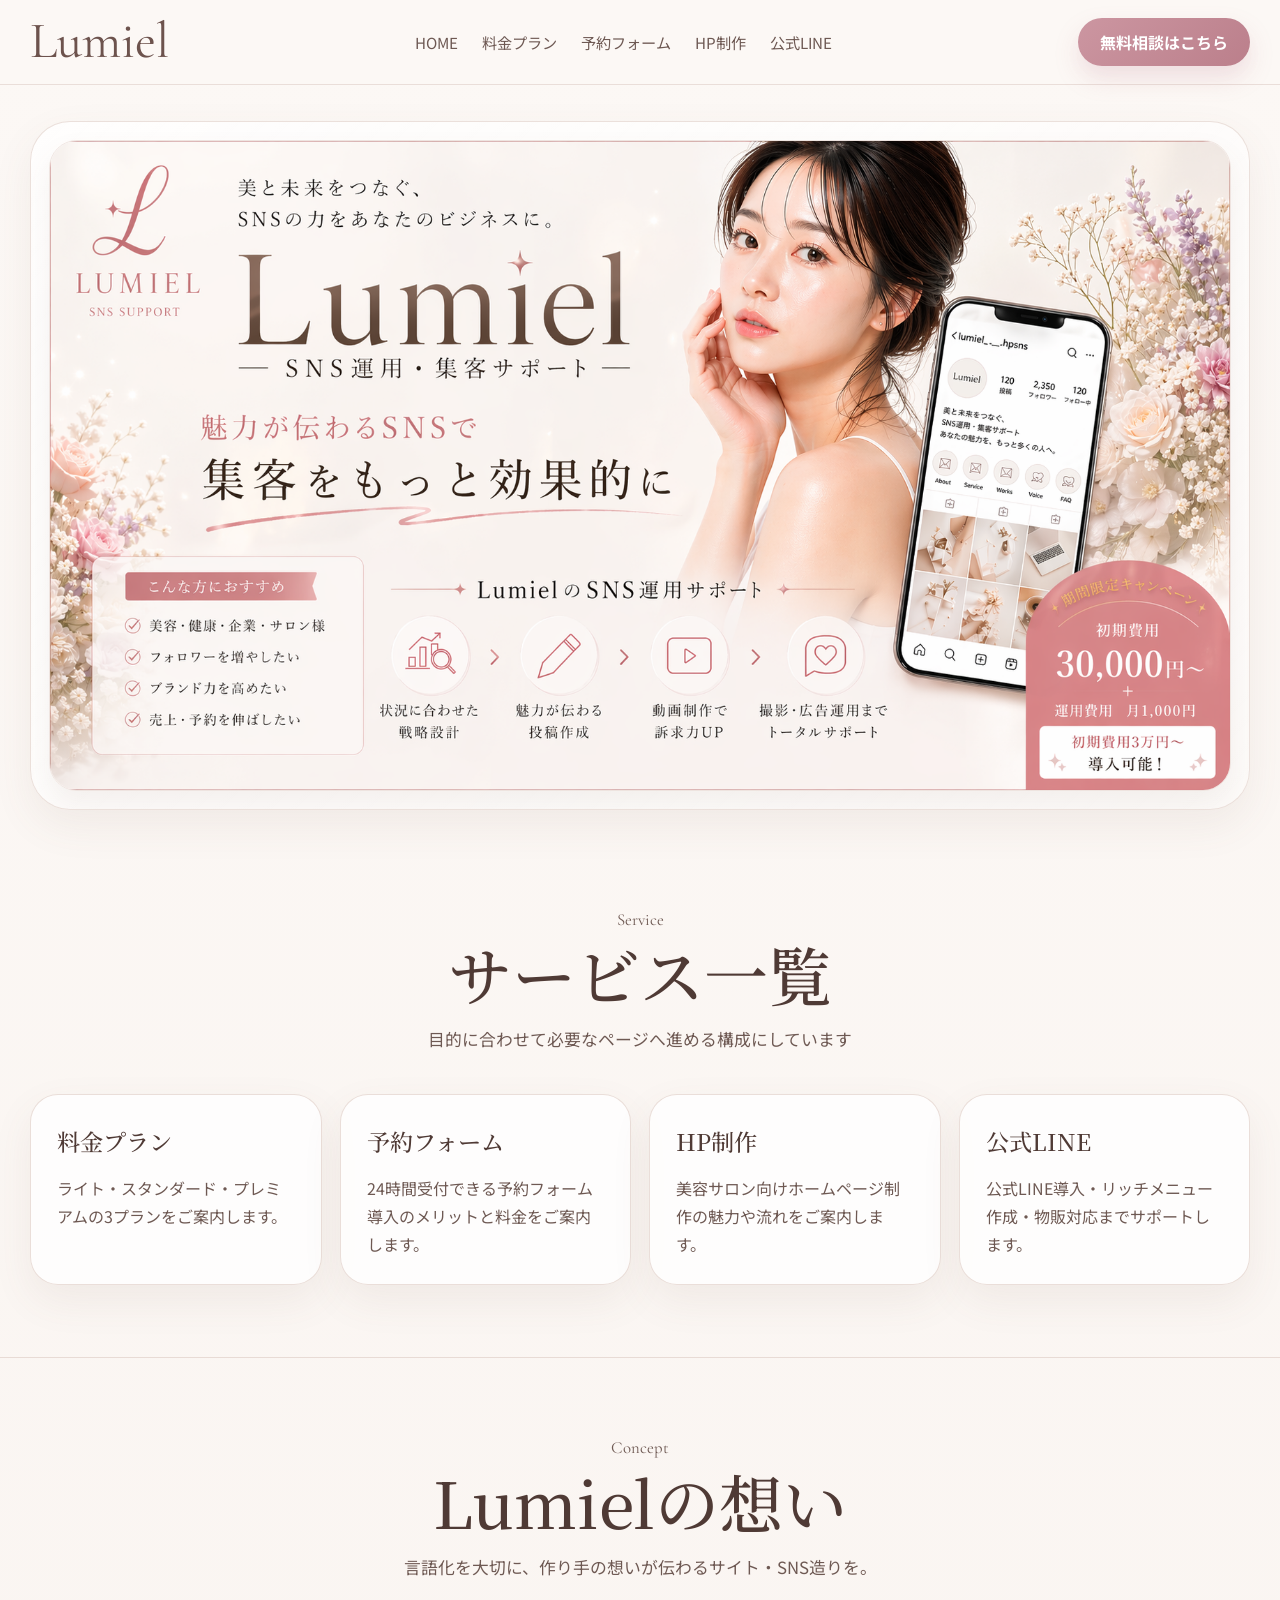
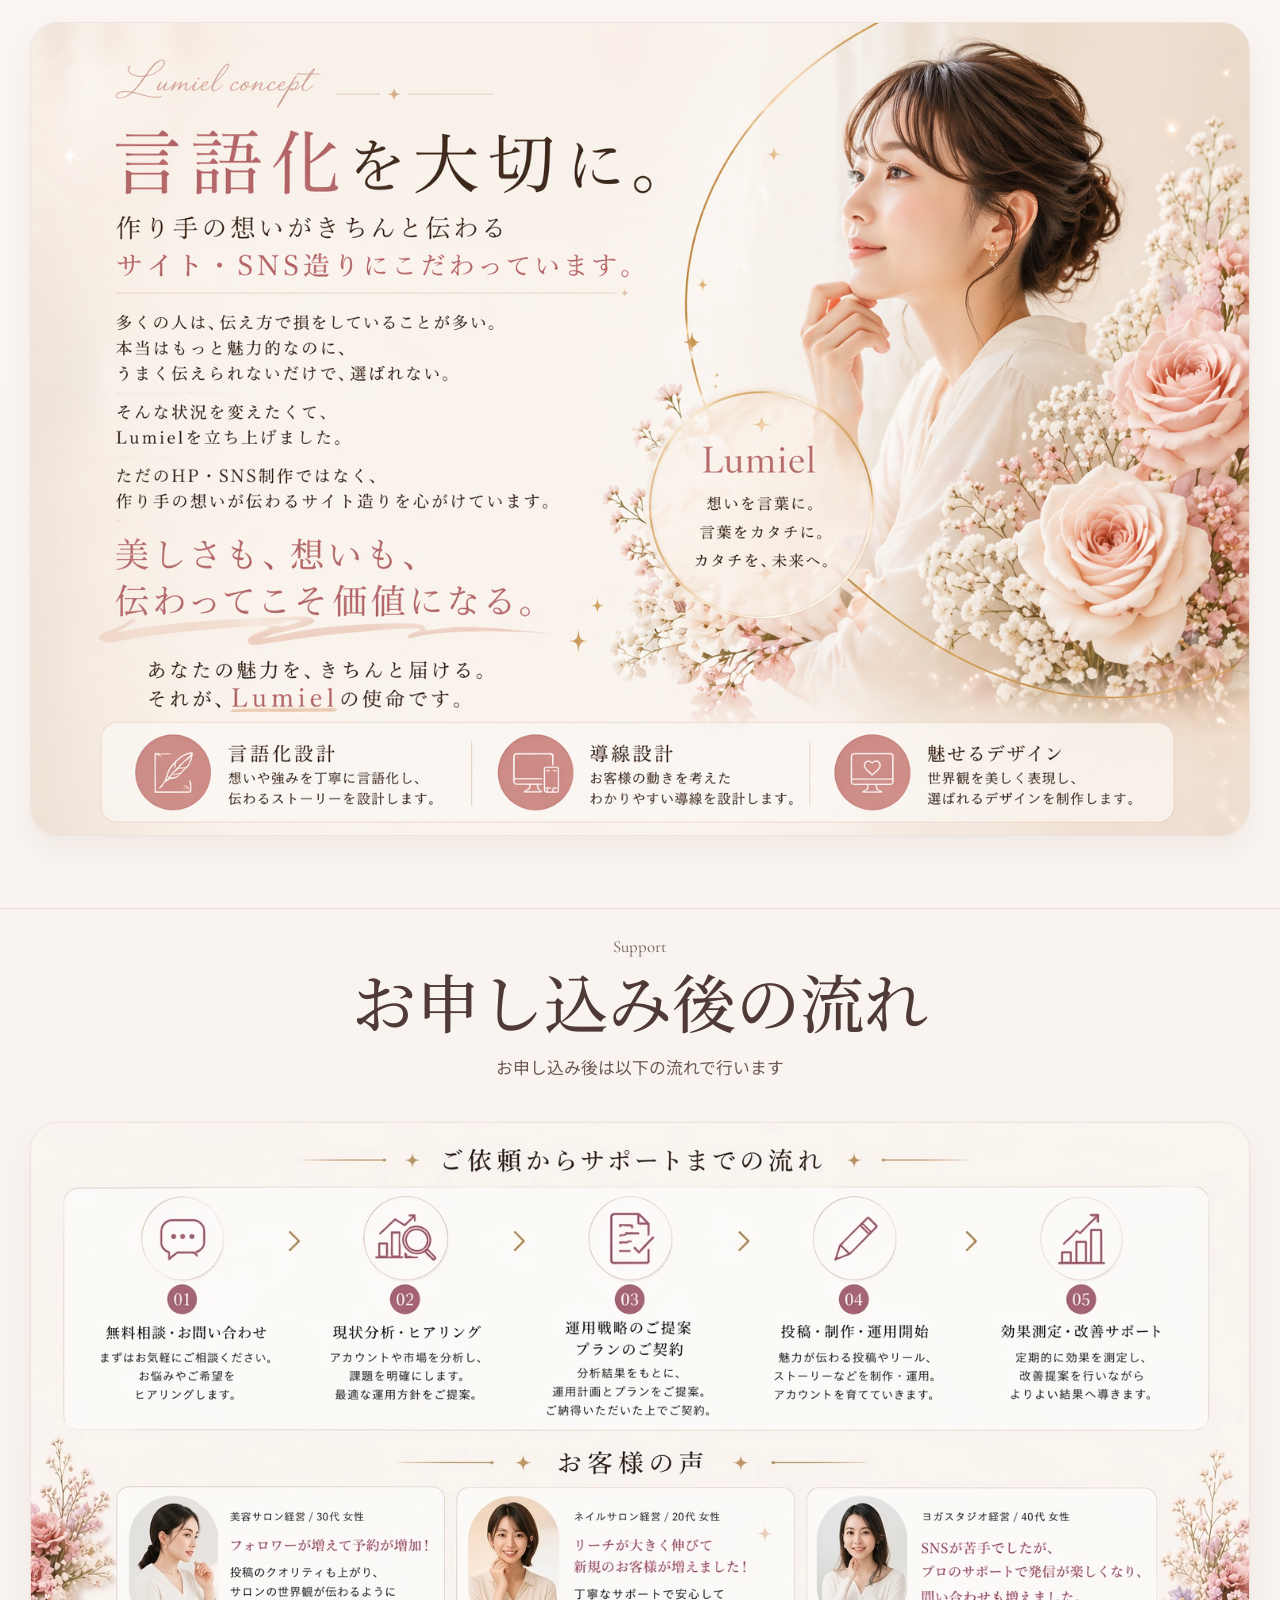
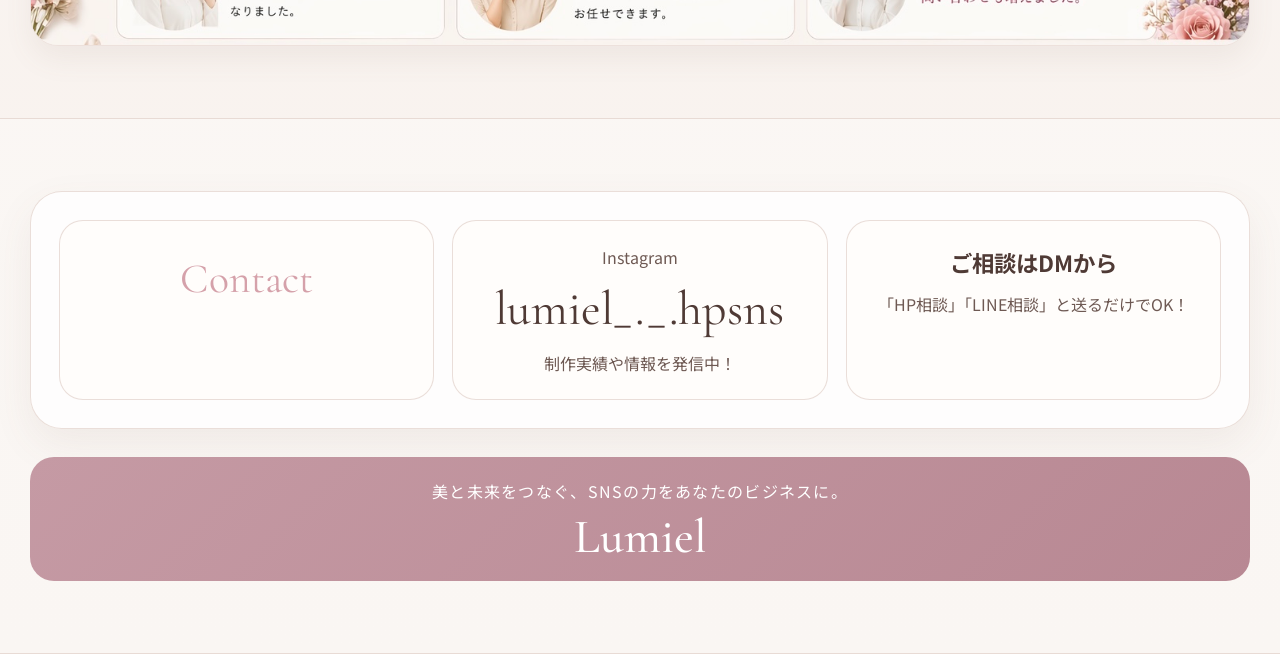
==== commit f5c474c7: "Add files via upload" ====
--- a/index.html
+++ b/index.html
@@ -83,20 +83,6 @@
     </div>
   </section>
 
-  <section class="section home-extra-section">
-    <div class="container">
-      <div class="section-heading">
-        <p class="section-script">Support</p>
-        <h2>お申し込み後の流れ</h2>
-        <p>お申し込み後は以下の流れで安心して行う事が可能です</p>
-      </div>
-
-      <picture class="responsive-picture">
-        <source media="(max-width: 760px)" srcset="images/sumafo/sumafo.okyakusama.png">
-        <img src="images/pc.png/okyakusama.jpg" alt="お申し込み後の流れ" class="hero-image">
-      </picture>
-    </div>
-  </section>
 
   <section class="section">
     <div class="container">
@@ -112,6 +98,23 @@
       </picture>
     </div>
   </section>
+
+<section class="section home-extra-section">
+    <div class="container">
+      <div class="section-heading">
+        <p class="section-script">Support</p>
+        <h2>お申し込み後の流れ</h2>
+        <p>お申し込み後は以下の流れで行います</p>
+      </div>
+
+      <picture class="responsive-picture">
+        <source media="(max-width: 760px)" srcset="images/sumafo/sumafo.okyakusama.png">
+        <img src="images/pc.png/okyakusama.jpg" alt="お申し込み後の流れ" class="hero-image">
+      </picture>
+    </div>
+  </section>
+
+
 
   <section class="section section-soft" id="contact">
     <div class="container">
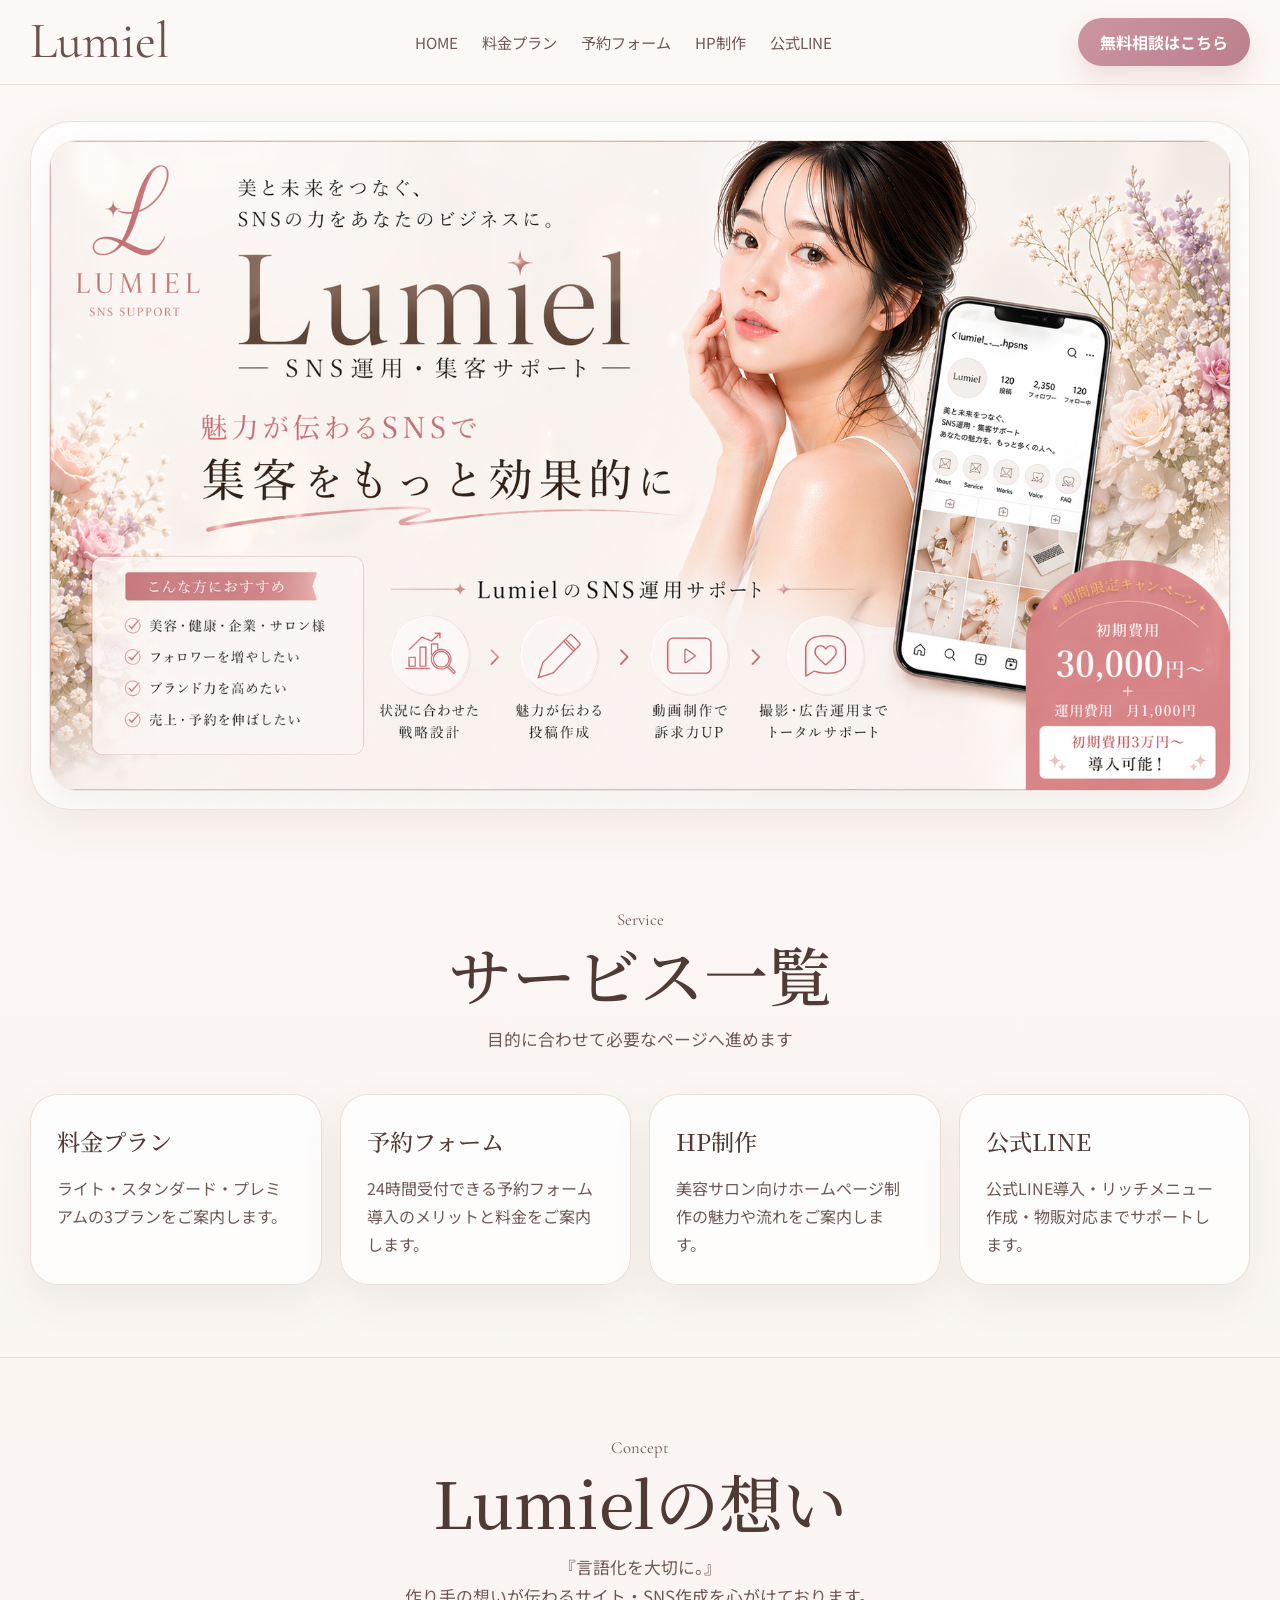
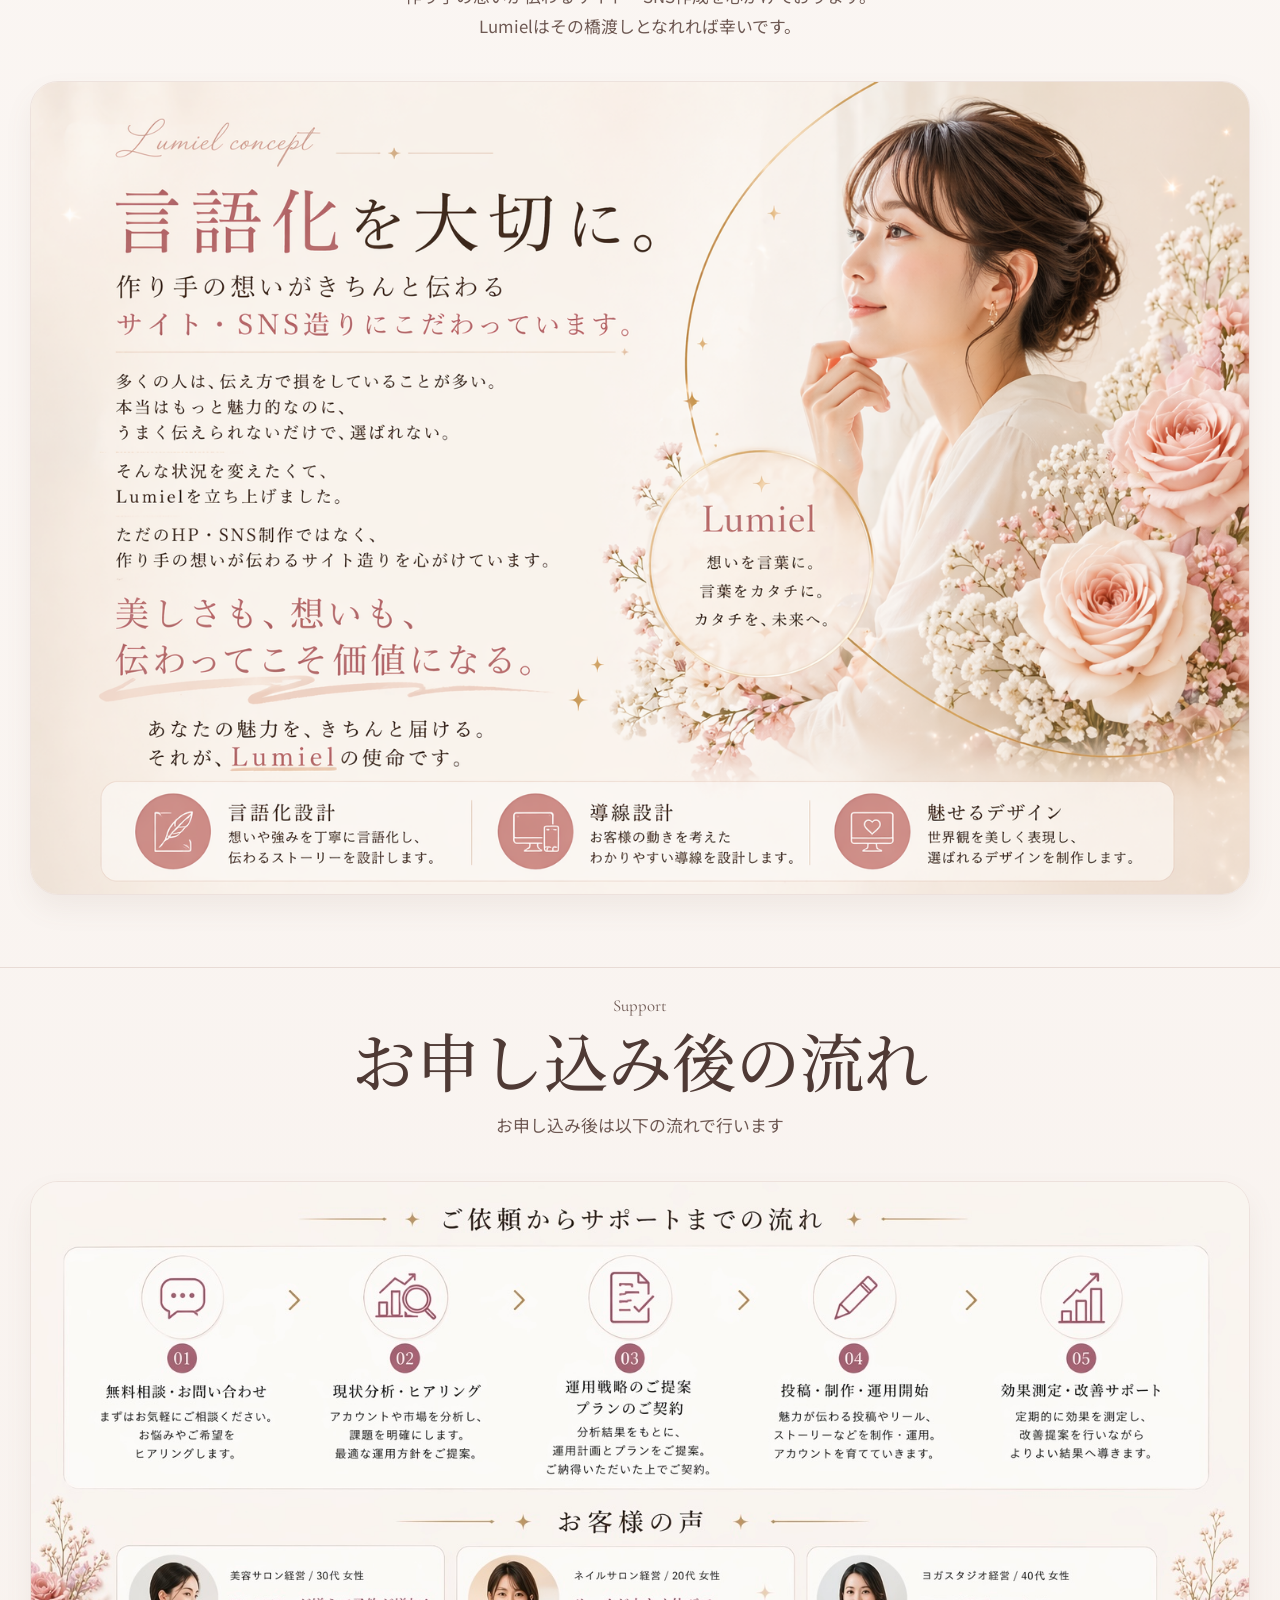
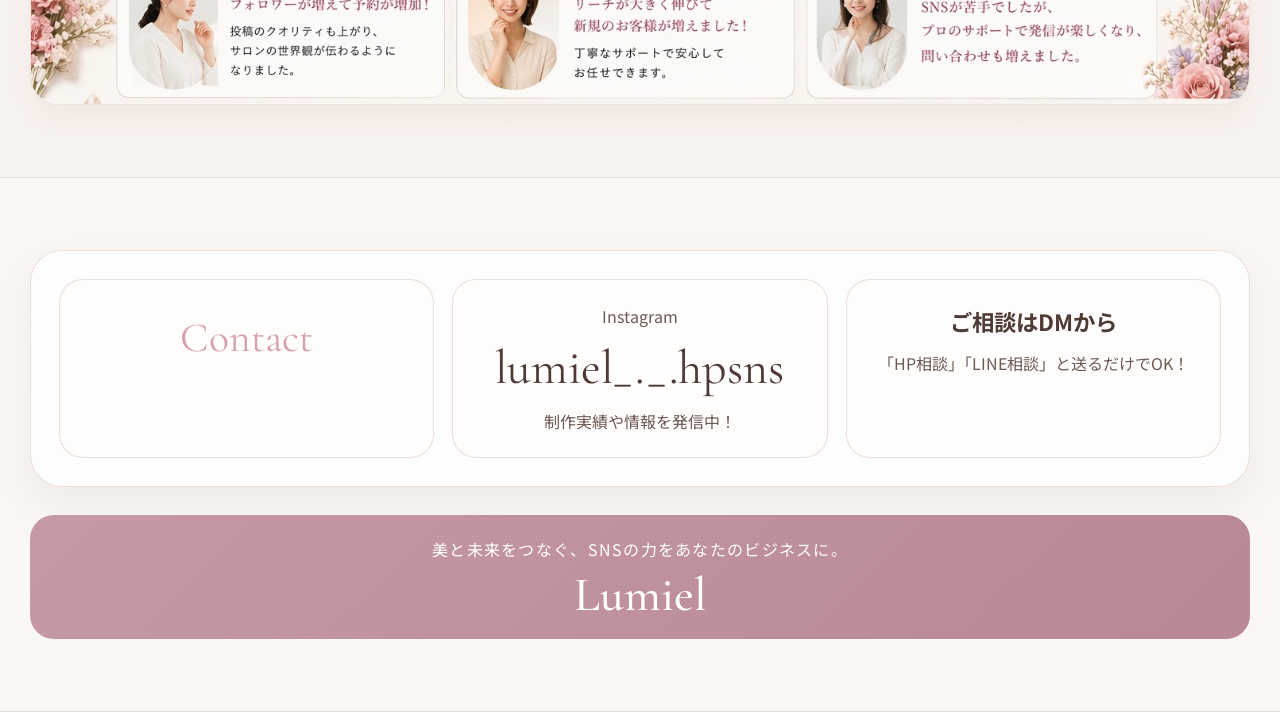
==== commit 256664f3: "Add files via upload" ====
--- a/index.html
+++ b/index.html
@@ -56,7 +56,7 @@
       <div class="section-heading">
         <p class="section-script">Service</p>
         <h1>サービス一覧</h1>
-        <p>目的に合わせて必要なページへ進める構成にしています</p>
+        <p>目的に合わせて必要なページへ進めます</p>
       </div>
 
       <div class="service-grid">
@@ -89,7 +89,9 @@
       <div class="section-heading">
         <p class="section-script">Concept</p>
         <h2>Lumielの想い</h2>
-        <p>言語化を大切に、作り手の想いが伝わるサイト・SNS造りを。</p>
+        <p>『言語化を大切に。』<br>
+        作り手の想いが伝わるサイト・SNS作成を心がけております。<br>
+      Lumielはその橋渡しとなれれば幸いです。</p>
       </div>
 
       <picture class="responsive-picture">
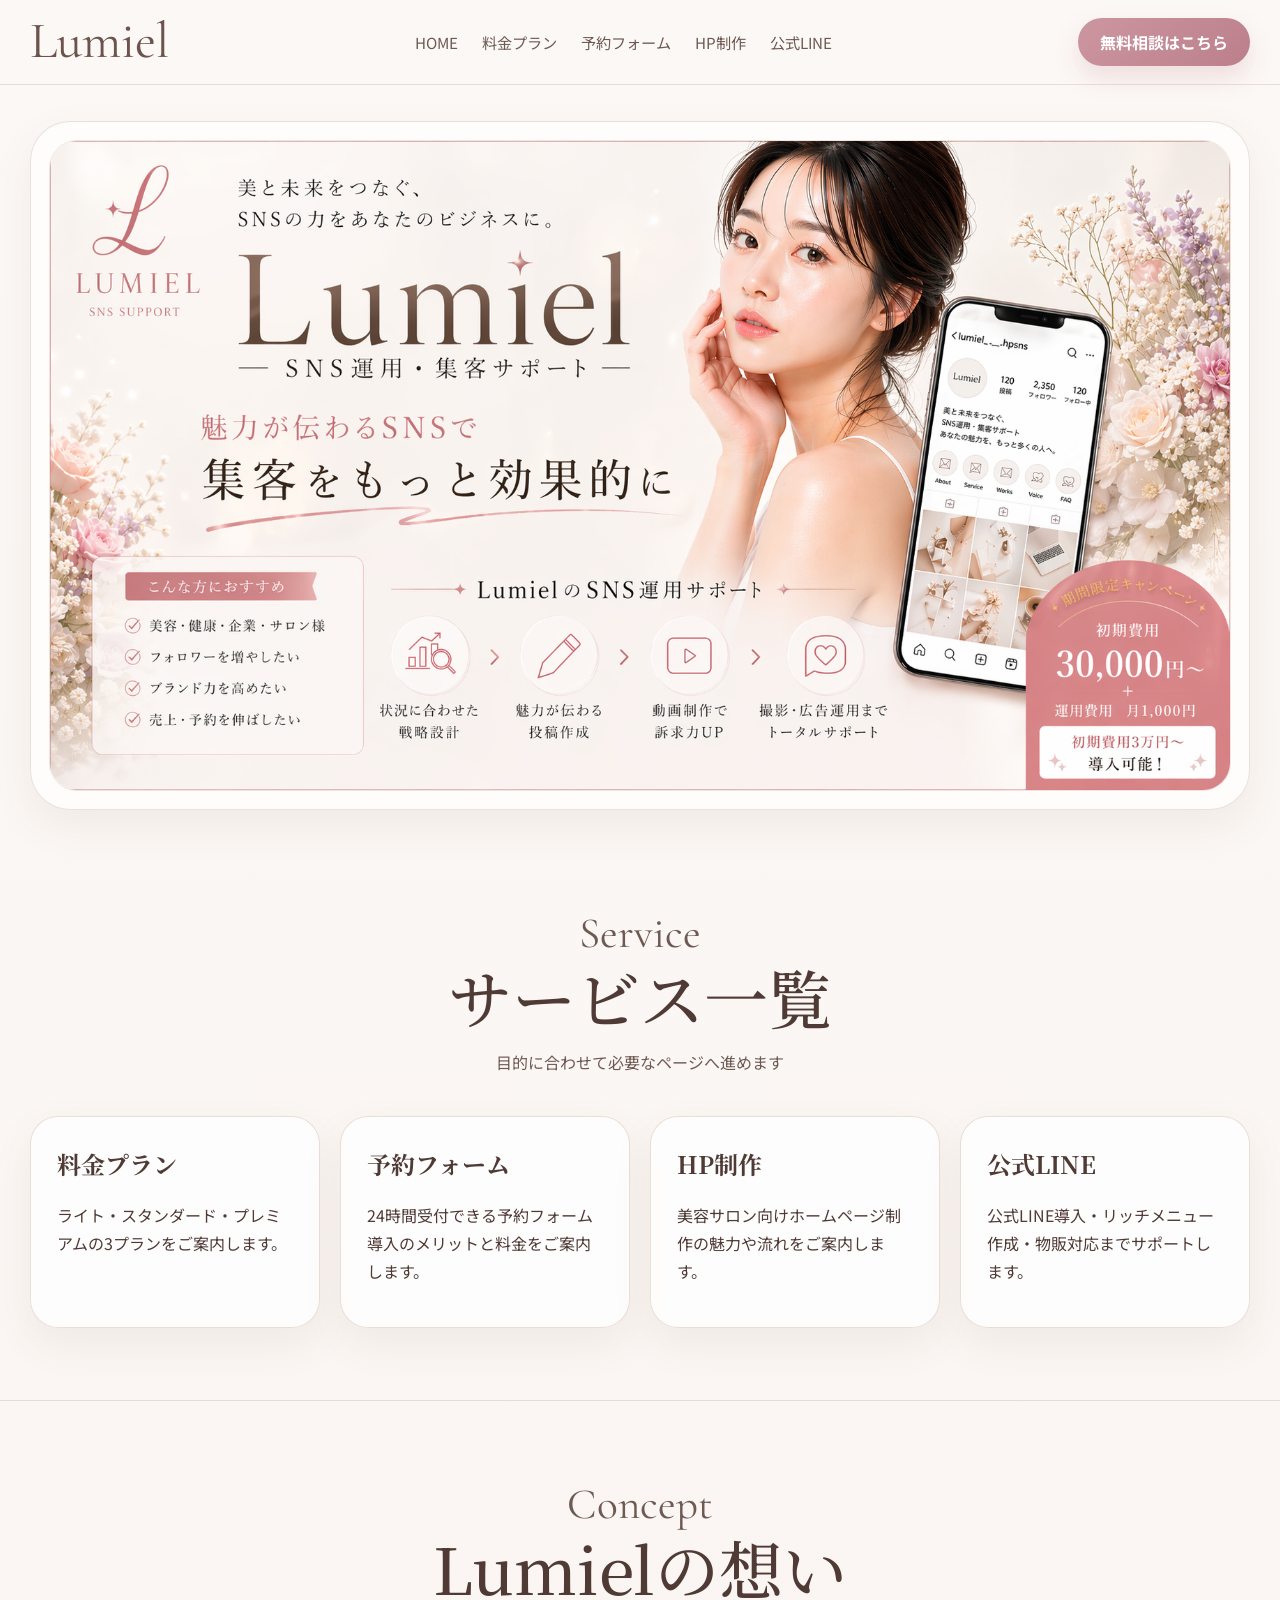
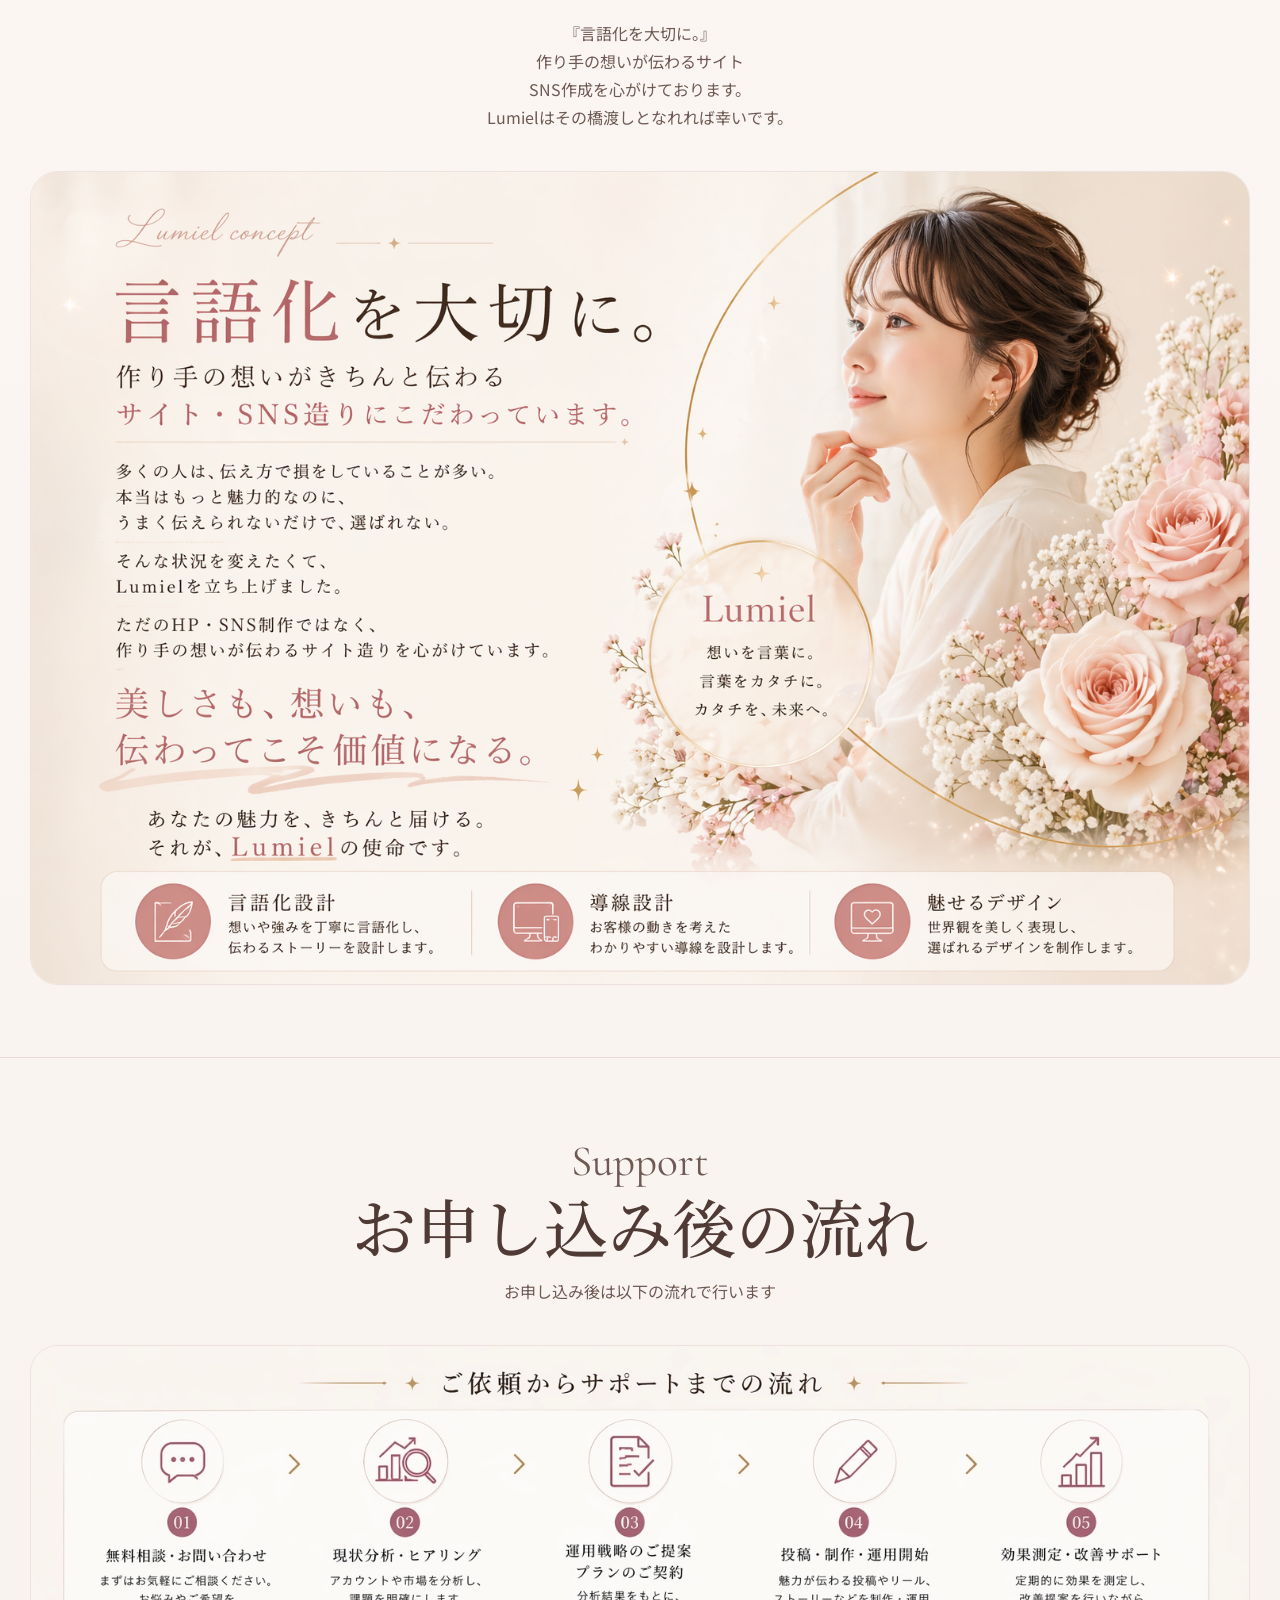
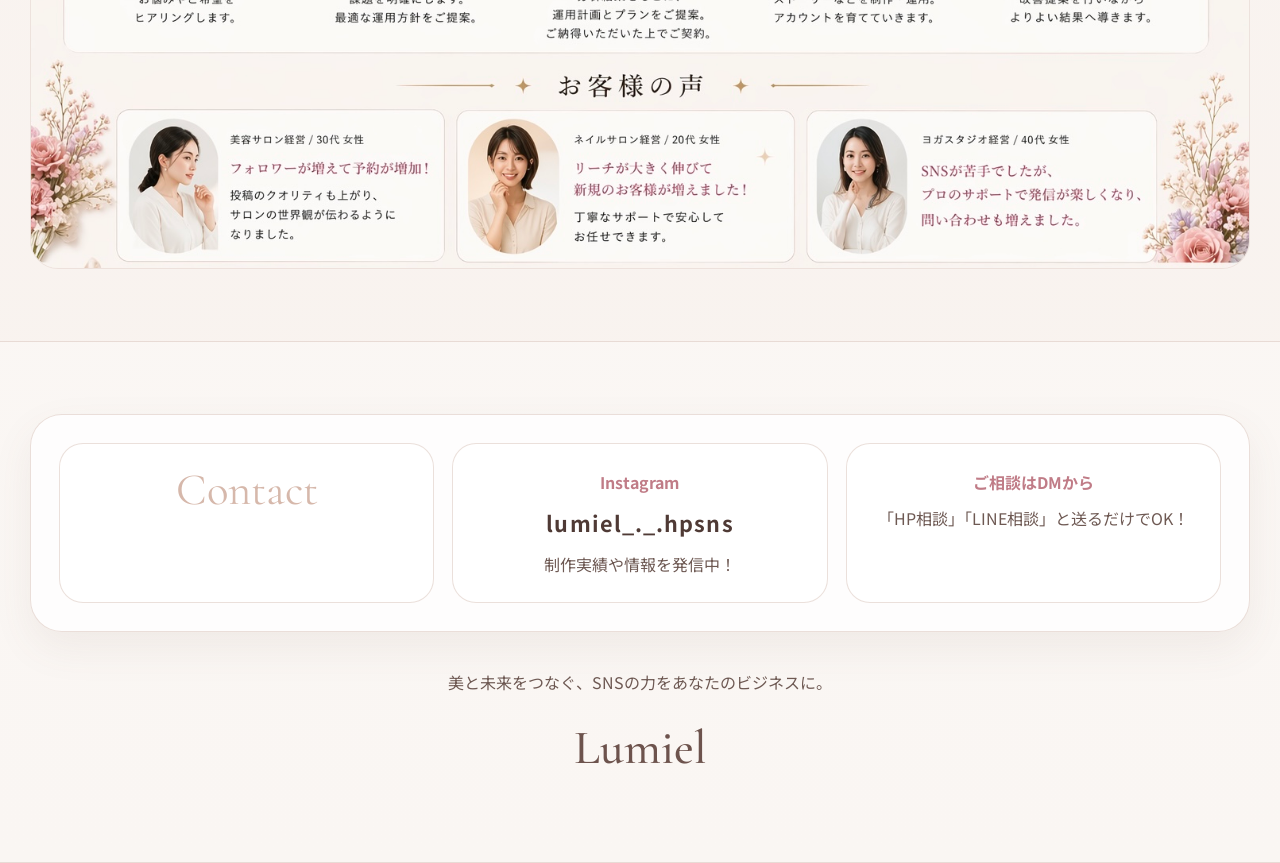
==== commit 8de76972: "Add files via upload" ====
--- a/index.html
+++ b/index.html
@@ -90,7 +90,7 @@
         <p class="section-script">Concept</p>
         <h2>Lumielの想い</h2>
         <p>『言語化を大切に。』<br>
-        作り手の想いが伝わるサイト・SNS作成を心がけております。<br>
+        作り手の想いが伝わるサイト<br>SNS作成を心がけております。<br>
       Lumielはその橋渡しとなれれば幸いです。</p>
       </div>
 
--- a/style.css
+++ b/style.css
@@ -28,6 +28,7 @@
   color: var(--text);
   font-family: 'Noto Sans JP', sans-serif;
   line-height: 1.75;
+  overflow-x: hidden;
 }
 
 img {
@@ -45,11 +46,12 @@
   margin: 0 auto;
 }
 
+/* header */
 .site-header {
   position: sticky;
   top: 0;
   z-index: 1000;
-  background: rgba(252, 248, 245, 0.9);
+  background: rgba(252, 248, 245, 0.92);
   backdrop-filter: blur(14px);
   border-bottom: 1px solid rgba(232, 219, 213, 0.9);
 }
@@ -67,6 +69,7 @@
   font-size: clamp(2.3rem, 4vw, 3.5rem);
   line-height: 1;
   color: #6d534d;
+  flex-shrink: 0;
 }
 
 .desktop-nav {
@@ -80,12 +83,6 @@
 .desktop-nav a:hover,
 .mobile-nav a:hover {
   color: var(--rose-deep);
-}
-
-.header-actions {
-  display: flex;
-  align-items: center;
-  gap: 14px;
 }
 
 .header-btn {
@@ -99,47 +96,44 @@
   color: #fff;
   font-weight: 700;
   box-shadow: 0 12px 24px rgba(191, 127, 139, 0.22);
+  flex-shrink: 0;
 }
 
 .menu-toggle {
   display: none;
-  width: 62px;
-  height: 62px;
+  width: 56px;
+  height: 56px;
   border: 2px solid var(--rose-deep);
-  border-radius: 18px;
-  background: rgba(255, 255, 255, 0.75);
+  border-radius: 16px;
+  background: rgba(255, 255, 255, 0.82);
   align-items: center;
   justify-content: center;
   cursor: pointer;
-  box-shadow: var(--shadow);
 }
 
 .menu-toggle span {
   display: block;
-  width: 28px;
+  width: 24px;
   height: 2px;
-  border-radius: 999px;
   background: var(--rose-deep);
-  margin: 6px 0;
+  margin: 4px 0;
   transition: 0.25s ease;
 }
 
 .menu-toggle.active span:nth-child(1) {
-  transform: translateY(8px) rotate(45deg);
-}
-
+  transform: translateY(6px) rotate(45deg);
+}
 .menu-toggle.active span:nth-child(2) {
   opacity: 0;
 }
-
 .menu-toggle.active span:nth-child(3) {
-  transform: translateY(-8px) rotate(-45deg);
+  transform: translateY(-6px) rotate(-45deg);
 }
 
 .mobile-nav {
   display: none;
   position: fixed;
-  top: 86px;
+  top: 78px;
   right: 16px;
   width: min(320px, calc(100% - 32px));
   padding: 18px;
@@ -147,6 +141,7 @@
   border-radius: 24px;
   background: rgba(255, 251, 248, 0.98);
   box-shadow: 0 26px 46px rgba(90, 63, 56, 0.16);
+  z-index: 9999;
 }
 
 .mobile-nav.active {
@@ -157,12 +152,21 @@
   display: block;
   padding: 14px 8px;
   border-bottom: 1px solid rgba(232, 219, 213, 0.8);
-  color: var(--text);
   font-weight: 600;
 }
 
 .mobile-nav a:last-child {
   border-bottom: none;
+}
+
+/* common */
+.section {
+  padding: 72px 0;
+  border-bottom: 1px solid var(--line);
+}
+
+.section-soft {
+  background: rgba(255, 255, 255, 0.28);
 }
 
 .hero-section {
@@ -173,7 +177,7 @@
   overflow: hidden;
   border: 1px solid rgba(232, 219, 213, 0.85);
   border-radius: 40px;
-  background: linear-gradient(135deg, rgba(255, 255, 255, 0.78), rgba(255, 255, 255, 0.48));
+  background: rgba(255,255,255,0.7);
   box-shadow: var(--shadow);
   padding: 18px;
 }
@@ -184,26 +188,24 @@
   width: 100%;
   border-radius: 28px;
   object-fit: cover;
-  box-shadow: 0 14px 28px rgba(126, 97, 87, 0.08);
   border: 1px solid rgba(232, 219, 213, 0.7);
 }
 
-.wide-visual {
-  max-width: 1400px;
-  margin: 0 auto;
-}
-
-.section {
-  padding: 72px 0;
-  border-bottom: 1px solid var(--line);
-}
-
-.section-soft {
-  background: rgba(255, 255, 255, 0.28);
-}
-
-.page-title-section {
-  padding: 56px 0 20px;
+.image-title-wrap {
+  position: relative;
+}
+
+.page-mini-title {
+  position: absolute;
+  top: 18px;
+  left: 24px;
+  z-index: 2;
+  margin: 0;
+  font-size: 14px;
+  font-weight: 600;
+  color: #d88b95;
+  letter-spacing: 0.08em;
+  line-height: 1;
 }
 
 .section-heading {
@@ -232,57 +234,42 @@
 .section-heading p {
   margin: 10px 0 0;
   color: var(--sub);
-  font-size: 1.05rem;
+}
+
+.service-grid,
+.pricing-grid {
+  display: grid;
+  gap: 20px;
 }
 
 .service-grid {
-  display: grid;
   grid-template-columns: repeat(4, 1fr);
-  gap: 18px;
+}
+
+.pricing-grid {
+  grid-template-columns: repeat(3, 1fr);
+}
+
+.service-card,
+.plan-card,
+.contact-box,
+.feature-box {
+  border: 1px solid rgba(232, 219, 213, 0.9);
+  border-radius: 28px;
+  background: rgba(255,255,255,0.78);
+  box-shadow: var(--shadow);
 }
 
 .service-card {
   padding: 26px;
-  border-radius: 28px;
-  border: 1px solid rgba(232, 219, 213, 0.9);
-  background: rgba(255, 255, 255, 0.78);
-  box-shadow: var(--shadow);
-  transition: 0.25s ease;
-}
-
-.service-card:hover {
-  transform: translateY(-4px);
-  box-shadow: 0 20px 42px rgba(111, 84, 74, 0.12);
 }
 
 .service-card h2 {
   margin: 0 0 12px;
   font-family: 'Noto Serif JP', serif;
-  font-size: 1.45rem;
-  font-weight: 500;
-}
-
-.service-card p {
-  margin: 0;
-  color: var(--sub);
-}
-
-.home-extra-section {
-  padding-top: 20px;
-}
-
-.pricing-grid {
-  display: grid;
-  grid-template-columns: repeat(3, 1fr);
-  gap: 22px;
-  align-items: stretch;
 }
 
 .plan-card {
-  border: 1px solid rgba(232, 219, 213, 0.9);
-  border-radius: 32px;
-  background: rgba(255, 255, 255, 0.78);
-  box-shadow: var(--shadow);
   overflow: hidden;
 }
 
@@ -290,60 +277,190 @@
   text-align: center;
   color: #fff;
   padding: 18px 12px;
-  font-size: 1.8rem;
-  font-weight: 600;
+  font-size: 1.7rem;
   font-family: 'Noto Serif JP', serif;
 }
 
-.light {
-  background: linear-gradient(135deg, #b7a5db, #a18fcf);
-}
-
-.standard {
-  background: linear-gradient(135deg, #8ca3bb, #778ea7);
-}
-
-.premium {
-  background: linear-gradient(135deg, #d4a56f, #c68f4d);
-}
+.light { background: linear-gradient(135deg, #b7a5db, #a18fcf); }
+.standard { background: linear-gradient(135deg, #8ca3bb, #778ea7); }
+.premium { background: linear-gradient(135deg, #d4a56f, #c68f4d); }
 
 .plan-card-body {
-  padding: 28px 24px;
-}
-
+  padding: 24px;
+}
+
+.check-list {
+  list-style: none;
+  padding: 0;
+  margin: 0;
+}
+
+.check-list li {
+  padding-left: 20px;
+  position: relative;
+  margin-bottom: 10px;
+}
+
+.check-list li::before {
+  content: "✓";
+  position: absolute;
+  left: 0;
+  color: var(--gold-deep);
+}
+
+.two-column {
+  display: grid;
+  grid-template-columns: 1.05fr 0.95fr;
+  gap: 28px;
+  align-items: center;
+}
+
+.badge-pill {
+  display: inline-block;
+  padding: 10px 18px;
+  border-radius: 999px;
+  background: rgba(255,255,255,0.85);
+  color: var(--rose-deep);
+  margin-bottom: 14px;
+}
+
+.big-title {
+  margin: 0 0 12px;
+  font-size: clamp(2.5rem, 5vw, 4.3rem);
+  line-height: 1.35;
+  font-family: 'Noto Serif JP', serif;
+}
+
+.big-title .accent {
+  color: var(--rose);
+}
+
+.lead {
+  color: var(--sub);
+}
+
+.price-badge {
+  border-radius: 32px;
+  background: linear-gradient(180deg, #db8f99, #cc7f8c);
+  color: #fff;
+  padding: 24px;
+  text-align: center;
+}
+
+.price-badge strong {
+  display: block;
+  font-family: 'Cormorant Garamond', serif;
+  font-size: 4rem;
+  line-height: 1;
+  margin: 12px 0;
+}
+
+.badge-white-box {
+  margin-top: 16px;
+  border-radius: 20px;
+  background: #fff;
+  color: #d88996;
+  padding: 14px 16px;
+  font-weight: 700;
+}
+
+.back-link-wrap {
+  text-align: center;
+}
+
+.back-link {
+  display: inline-block;
+  padding: 12px 20px;
+  border: 1px solid var(--line);
+  border-radius: 999px;
+  background: #fff;
+}
+
+/* mobile */
+@media screen and (max-width: 760px) {
+  .desktop-nav,
+  .header-btn {
+    display: none !important;
+  }
+
+  .menu-toggle {
+    display: flex !important;
+  }
+
+  .header-inner {
+    min-height: 76px;
+  }
+
+  .logo {
+    font-size: 2.4rem;
+  }
+
+  .section {
+    padding: 40px 0;
+  }
+
+  .hero-card {
+    padding: 8px;
+    border-radius: 28px;
+  }
+
+  .hero-image,
+  .page-visual-image,
+  .home-support-image {
+    border-radius: 18px;
+  }
+
+  .image-title-wrap {
+    padding-top: 14px;
+  }
+
+  .page-mini-title {
+    top: -2px;
+    left: 4px;
+    font-size: 11px;
+    line-height: 1.2;
+    letter-spacing: 0.03em;
+  }
+
+  .service-grid,
+  .pricing-grid,
+  .two-column {
+    grid-template-columns: 1fr;
+  }
+
+  .section-heading {
+    margin-bottom: 24px;
+  }
+
+  .section-script {
+    font-size: 2rem;
+  }
+
+  .section-heading h1,
+  .section-heading h2 {
+    font-size: 2rem;
+  }
+
+  .big-title {
+    font-size: 2rem;
+    line-height: 1.45;
+  }
+
+  .price-badge strong {
+    font-size: 3rem;
+  }
+
+  .mobile-nav {
+    top: 76px;
+  }
+}
+
+/* ===== 料金プラン補完 ===== */
 .plan-copy {
   text-align: center;
   min-height: 62px;
   color: var(--sub);
   margin-bottom: 24px;
-}
-
-.check-list {
-  list-style: none;
-  padding: 0;
-  margin: 0;
-  display: grid;
-  gap: 12px;
-  color: var(--text);
-}
-
-.check-list li {
-  position: relative;
-  padding-left: 24px;
-}
-
-.check-list li:before {
-  content: '✓';
-  position: absolute;
-  left: 0;
-  top: 0;
-  color: var(--gold-deep);
-  font-weight: 700;
-}
-
-.pink-accent {
-  color: #c06a83;
-  font-weight: 700;
 }
 
 .plan-price-wrap {
@@ -395,170 +512,7 @@
   color: var(--sub);
 }
 
-.two-column {
-  display: grid;
-  grid-template-columns: 1.05fr 0.95fr;
-  gap: 28px;
-  align-items: center;
-}
-
-.badge-pill {
-  display: inline-block;
-  padding: 10px 18px;
-  border-radius: 999px;
-  border: 1px solid rgba(232, 219, 213, 0.9);
-  background: rgba(255, 255, 255, 0.85);
-  color: var(--rose-deep);
-  font-weight: 600;
-  margin-bottom: 14px;
-}
-
-.big-title {
-  margin: 0 0 12px;
-  font-size: clamp(2.5rem, 5vw, 4.3rem);
-  line-height: 1.35;
-  font-family: 'Noto Serif JP', serif;
-  font-weight: 500;
-}
-
-.big-title .accent {
-  color: var(--rose);
-}
-
-.lead {
-  margin: 0;
-  color: var(--sub);
-  font-size: 1.08rem;
-}
-
-.top-space {
-  margin-top: 28px;
-}
-
-.feature-grid {
-  display: grid;
-  gap: 22px;
-  grid-template-columns: repeat(2, 1fr);
-}
-
-.feature-box {
-  padding: 24px;
-  border-radius: 28px;
-  border: 1px solid rgba(232, 219, 213, 0.9);
-  background: rgba(255, 255, 255, 0.76);
-  box-shadow: var(--shadow);
-}
-
-.feature-box h2 {
-  margin: 0 0 14px;
-  font-size: 1.35rem;
-  color: var(--rose-deep);
-  font-family: 'Noto Serif JP', serif;
-  font-weight: 500;
-}
-
-.price-badge {
-  margin-top: 24px;
-  border-radius: 32px;
-  background: linear-gradient(180deg, #db8f99, #cc7f8c);
-  color: #fff;
-  padding: 24px;
-  box-shadow: 0 20px 36px rgba(210, 135, 147, 0.24);
-  text-align: center;
-}
-
-.price-badge small {
-  display: block;
-  opacity: 0.9;
-  letter-spacing: 0.08em;
-}
-
-.price-badge strong {
-  display: block;
-  font-family: 'Cormorant Garamond', serif;
-  font-size: 4.2rem;
-  line-height: 1;
-  margin: 14px 0 8px;
-}
-
-.badge-sub {
-  margin: 0;
-  font-size: 1.5rem;
-}
-
-.badge-white-box {
-  margin-top: 16px;
-  border-radius: 20px;
-  background: #fff;
-  color: #d88996;
-  padding: 14px 16px;
-  font-weight: 700;
-}
-
-.top-gap-small {
-  margin-top: 14px;
-}
-
-.flow-wrap {
-  margin-top: 28px;
-  padding: 24px;
-  border-radius: 32px;
-  border: 1px solid rgba(232, 219, 213, 0.9);
-  background: rgba(255, 255, 255, 0.7);
-  box-shadow: var(--shadow);
-}
-
-.flow-grid {
-  display: grid;
-  gap: 14px;
-  align-items: stretch;
-}
-
-.flow-grid-4 {
-  grid-template-columns: repeat(4, 1fr);
-}
-
-.flow-grid-6 {
-  grid-template-columns: repeat(6, 1fr);
-}
-
-.flow-title-badge {
-  display: grid;
-  place-items: center;
-  border-radius: 999px;
-  min-height: 130px;
-  background: linear-gradient(135deg, #d88f9b, #c97f8b);
-  color: #fff;
-  font-family: 'Noto Serif JP', serif;
-  font-size: 1.4rem;
-  text-align: center;
-  padding: 18px;
-}
-
-.flow-item {
-  border-radius: 24px;
-  background: #fcf8f5;
-  padding: 18px;
-  border: 1px solid rgba(232, 219, 213, 0.8);
-}
-
-.flow-item strong {
-  color: var(--rose-deep);
-  display: block;
-  margin-bottom: 8px;
-  font-family: 'Noto Serif JP', serif;
-  font-weight: 500;
-}
-
-.flow-bottom-note {
-  margin-top: 18px;
-  border: 1px solid rgba(232, 219, 213, 0.9);
-  border-radius: 18px;
-  background: #fffdfb;
-  padding: 16px;
-  text-align: center;
-}
-
+/* ===== ホーム下部 Contact / Footer 補完 ===== */
 .contact-box {
   border-radius: 32px;
   border: 1px solid rgba(232, 219, 213, 0.9);
@@ -566,45 +520,42 @@
   box-shadow: var(--shadow);
   padding: 28px;
 }
+
 .contact-grid {
   display: grid;
-  grid-template-columns: 1fr 1fr 1fr;
+  grid-template-columns: repeat(3, 1fr);
   gap: 18px;
-  align-items: stretch;
 }
 
 .contact-card {
+  padding: 24px;
   border-radius: 24px;
-  border: 1px solid rgba(232, 219, 213, 0.9);
-  background: #fffdfb;
-  padding: 22px;
+  border: 1px solid rgba(232, 219, 213, 0.85);
+  background: rgba(255, 255, 255, 0.72);
   text-align: center;
 }
 
 .contact-script {
+  margin: 0;
+  color: #d6b8ab;
+  font-size: 2.8rem;
   font-family: 'Cormorant Garamond', serif;
-  font-size: 2.6rem;
-  color: #d5a1aa;
+  line-height: 1;
+}
+
+.contact-label,
+.contact-title {
+  margin: 0 0 8px;
+  color: var(--rose-deep);
+  font-weight: 700;
+}
+
+.insta-id {
   margin: 0;
-}
-
-.contact-label {
-  margin: 0;
-  color: var(--sub);
-}
-
-.insta-id {
-  font-family: 'Cormorant Garamond', serif;
-  font-size: clamp(2rem, 4vw, 3rem);
-  line-height: 1.2;
-  margin: 10px 0;
-  word-break: break-all;
-}
-
-.contact-title {
-  margin: 0;
-  font-size: 1.4rem;
+  font-size: 1.35rem;
+  color: var(--text);
   font-weight: 700;
+  letter-spacing: 0.05em;
 }
 
 .contact-sub {
@@ -613,1036 +564,205 @@
 }
 
 .footer-brand {
-  margin-top: 28px;
   text-align: center;
-  padding: 20px 14px;
-  border-radius: 24px;
-  background: linear-gradient(135deg, #c59aa4, #b88893);
-  color: #fff;
+  padding: 36px 0 0;
 }
 
 .footer-brand p {
-  margin: 0;
-  font-size: 1rem;
-  letter-spacing: 0.08em;
+  margin: 0 0 10px;
+  color: var(--sub);
 }
 
 .footer-brand strong {
-  display: block;
-  margin-top: 8px;
   font-family: 'Cormorant Garamond', serif;
   font-size: 3rem;
-  line-height: 1;
+  color: #6d534d;
   font-weight: 500;
 }
 
-.back-link-wrap {
-  text-align: center;
-}
-
-.back-link {
-  display: inline-block;
-  padding: 12px 20px;
-  border-radius: 999px;
-  border: 1px solid rgba(232, 219, 213, 0.95);
-  background: rgba(255, 255, 255, 0.8);
-  color: var(--sub);
-}
-
-@media (max-width: 1100px) {
-  .desktop-nav,
-  .header-btn {
-    display: none;
-  }
-
-  .menu-toggle {
-    display: inline-block;
-  }
-
-  .service-grid,
-  .pricing-grid,
-  .two-column,
-  .feature-grid,
-  .contact-grid,
-  .flow-grid-4,
-  .flow-grid-6 {
+/* ===== スマホ補完 ===== */
+@media screen and (max-width: 760px) {
+  .contact-grid {
     grid-template-columns: 1fr;
   }
 
-  .flow-title-badge {
-    min-height: 90px;
-  }
-}
-
-@media (max-width: 760px) {
-  body {
-    line-height: 1.8;
-  }
-
-  .section,
-  .page-title-section {
-    padding: 54px 0;
-  }
-
-  .header-inner {
-    min-height: 76px;
-  }
-
-  .logo {
+  .contact-box {
+    padding: 18px;
+  }
+
+  .contact-card {
+    padding: 20px;
+  }
+
+  .included-note {
+    gap: 10px;
+    justify-content: flex-start;
+    font-size: 0.9rem;
+  }
+
+  .plan-copy {
+    min-height: auto;
+  }
+
+  .footer-brand strong {
     font-size: 2.4rem;
   }
-
-  .container {
-    width: min(var(--container), calc(100% - 20px));
-  }
-
-  .hero-section {
-    padding: 20px 0 10px;
-  }
-
-  .hero-card {
-    padding: 10px;
-    border-radius: 24px;
-  }
-
-  .hero-image,
-  .page-visual-image,
-  .home-support-image {
-    border-radius: 20px;
-  }
-
-  .section-heading {
-    margin-bottom: 28px;
-  }
-
-  .section-script {
-    font-size: 2.2rem;
-  }
-
-  .section-heading h1,
-  .section-heading h2 {
-    font-size: 2.1rem;
+}
+/* ===== スマホ版：画像上タイトル・見出し調整 ===== */
+@media screen and (max-width: 760px) {
+  .image-section {
+    padding: 28px 0 18px;
+  }
+
+  .image-title-wrap {
+    padding-top: 0;
+  }
+
+  .page-mini-title {
+    position: static;
+    margin: 0 0 10px;
+    padding-left: 4px;
+    font-size: 13px;
+    line-height: 1.4;
+    letter-spacing: 0.03em;
+    color: #d88b95;
+    font-weight: 700;
+  }
+
+  .section-soft {
+    padding: 36px 0 44px;
+  }
+
+  .two-column {
+    text-align: center;
+    gap: 24px;
+  }
+
+  .badge-pill {
+    margin-bottom: 18px;
+  }
+
+  .big-title {
+    text-align: center;
+    font-size: 2.15rem;
     line-height: 1.45;
-  }
-
-  .section-heading p {
-    font-size: 0.95rem;
-  }
-
-  .service-card,
-  .feature-box,
-  .flow-wrap,
-  .contact-box,
-  .contact-card {
-    border-radius: 22px;
-    padding: 18px;
-  }
-
-  .included-note {
-    gap: 12px;
-    padding: 14px 16px;
-    font-size: 0.95rem;
-    justify-content: flex-start;
+    letter-spacing: 0.02em;
+  }
+
+  .lead {
+    text-align: center;
+    font-size: 1rem;
+    line-height: 2;
+    margin: 18px auto 0;
+    max-width: 92%;
+  }
+
+  .price-badge {
+    margin-top: 18px;
+  }
+}
+
+/* ===== 予約フォーム・HP制作 スマホ版デザイン調整 ===== */
+.sp-only {
+  display: none;
+}
+
+@media screen and (max-width: 760px) {
+  .page-visual-section {
+    padding: 26px 0 16px !important;
+  }
+
+  .image-title-wrap {
+    padding-top: 0 !important;
+  }
+
+  .page-mini-title {
+    position: static !important;
+    display: block !important;
+    margin: 0 0 10px !important;
+    padding-left: 4px !important;
+    font-size: 13px !important;
+    line-height: 1.4 !important;
+    letter-spacing: 0.03em !important;
+    color: #d88b95 !important;
+    font-weight: 700 !important;
+  }
+
+  .page-intro-section {
+    padding: 34px 0 46px !important;
+  }
+
+  .page-intro-column {
+    display: grid !important;
+    grid-template-columns: 1fr !important;
+    gap: 24px !important;
+    text-align: center !important;
+  }
+
+  .page-intro-text {
+    text-align: center !important;
+  }
+
+  .page-intro-text .badge-pill {
+    display: inline-block !important;
+    margin: 0 auto 18px !important;
+  }
+
+  .page-main-title {
+    text-align: center !important;
+    font-size: 2.05rem !important;
+    line-height: 1.45 !important;
+    letter-spacing: 0.02em !important;
+    margin: 0 auto 18px !important;
+  }
+
+  .page-intro-text .lead {
+    text-align: center !important;
+    margin: 0 auto !important;
+    max-width: 92% !important;
+    font-size: 1rem !important;
+    line-height: 2 !important;
+  }
+
+  .price-badge {
+    margin-top: 8px !important;
+  }
+
+  .sp-only {
+    display: block;
+  }
+}
+
+/* ===== HP制作ページ スマホ文字被り修正 ===== */
+@media screen and (max-width: 760px) {
+  .page-main-title {
+    font-size: 1.85rem !important;
+    line-height: 1.65 !important;
+    letter-spacing: 0 !important;
+  }
+
+  .page-intro-text .lead {
+    line-height: 1.9 !important;
   }
 
   .badge-pill {
-    font-size: 0.9rem;
-    padding: 8px 14px;
-  }
-
-  .big-title {
-    font-size: 2.2rem;
-    line-height: 1.55;
-  }
-
-  .lead {
-    font-size: 0.98rem;
-  }
-
-  .check-list {
-    gap: 10px;
-    font-size: 0.94rem;
-  }
-
-  .plan-card-header {
-    font-size: 1.55rem;
-  }
-
-  .plan-card-body {
-    padding: 22px 18px;
-  }
-
-  .price-badge {
-    margin-top: 16px;
-    padding: 18px;
-    border-radius: 24px;
-  }
-
-  .price-badge strong {
-    font-size: 3.3rem;
-  }
-
-  .badge-sub {
-    font-size: 1.15rem;
-  }
-
-  .badge-white-box {
-    border-radius: 16px;
-    padding: 12px 14px;
-    font-size: 0.95rem;
-  }
-
-  .flow-item {
-    border-radius: 18px;
-    padding: 14px;
-    font-size: 0.94rem;
-  }
-
-  .insta-id {
-    font-size: 2.1rem;
-  }
-
-  .footer-brand {
-    border-radius: 20px;
-    padding: 18px 12px;
-  }
-
-  .footer-brand strong {
-    font-size: 2.5rem;
-  }
-
-  .mobile-nav {
-    top: 78px;
-  }
-}
-/* =========================
-   スマホ最適化 完全版
-========================= */
-
-@media (max-width: 760px) {
-  body {
-    line-height: 1.65;
-    overflow-x: hidden;
-  }
-
-  .container {
-    width: calc(100% - 24px);
-  }
-
-  /* header */
-  .site-header {
-    background: rgba(252, 248, 245, 0.96);
-  }
-
-  .header-inner {
-    min-height: 68px;
-  }
-
-  .logo {
-    font-size: 2.1rem;
-  }
-
-  .desktop-nav,
-  .header-btn {
-    display: none !important;
-  }
-
-  .menu-toggle {
-    display: flex !important;
-    width: 48px;
-    height: 48px;
-    border-radius: 14px;
-    position: relative;
-    z-index: 2001;
-  }
-
-  .menu-toggle span {
-    width: 23px;
-    height: 2px;
-    margin: 4px 0;
-  }
-
-  .mobile-nav {
-    top: 76px;
-    right: 12px;
-    width: calc(100% - 24px);
-    max-width: 340px;
-    padding: 14px;
-    border-radius: 22px;
-    z-index: 2000;
-  }
-
-  .mobile-nav.active {
+    line-height: 1.6 !important;
+    white-space: normal !important;
+  }
+}
+
+/* ===== PC：左上タイトルを画像の外へ出す ===== */
+@media screen and (min-width: 761px) {
+  .page-mini-title {
+    position: static !important;
     display: block !important;
-  }
-
-  .mobile-nav a {
-    padding: 13px 10px;
-    font-size: 0.95rem;
-  }
-
-  /* sections */
-  .section,
-  .page-title-section {
-    padding: 42px 0;
-  }
-
-  .section-heading {
-    margin-bottom: 24px;
-  }
-
-  .section-script {
-    font-size: 1.9rem;
-  }
-
-  .section-heading h1,
-  .section-heading h2 {
-    font-size: 1.75rem;
-    line-height: 1.45;
-  }
-
-  .section-heading p {
-    font-size: 0.9rem;
-    line-height: 1.7;
-  }
-
-  /* hero / images */
-  .hero-section {
-    padding: 14px 0 8px;
-  }
-
-  .hero-card {
-    padding: 8px;
-    border-radius: 20px;
-  }
-
-  .hero-image,
-  .page-visual-image,
-  .home-support-image {
-    width: 100%;
-    border-radius: 18px;
-  }
-
-  .wide-visual {
-    max-width: 100%;
-  }
-
-  /* 画像が小さく見える問題対策 */
-  .page-visual-image {
-    min-height: auto;
-  }
-
-  /* service cards */
-  .service-grid {
-    grid-template-columns: 1fr !important;
-    gap: 14px;
-  }
-
-  .service-card {
-    padding: 18px;
-    border-radius: 22px;
-  }
-
-  .service-card h2 {
-    font-size: 1.25rem;
-    margin-bottom: 8px;
-  }
-
-  .service-card p {
-    font-size: 0.92rem;
-  }
-
-  /* plan */
-  .pricing-grid {
-    grid-template-columns: 1fr !important;
-    gap: 18px;
-  }
-
-  .plan-card {
-    border-radius: 24px;
-  }
-
-  .plan-card-header {
-    font-size: 1.35rem;
-    padding: 14px 10px;
-  }
-
-  .plan-card-body {
-    padding: 20px 18px;
-  }
-
-  .plan-copy {
-    min-height: unset;
-    font-size: 0.92rem;
-    margin-bottom: 18px;
-  }
-
-  .plan-price {
-    font-size: 3.1rem;
-  }
-
-  .included-note {
-    justify-content: flex-start;
-    gap: 10px;
-    padding: 14px;
-    font-size: 0.9rem;
-  }
-
-  /* content layout */
-  .two-column,
-  .feature-grid,
-  .contact-grid,
-  .flow-grid-4,
-  .flow-grid-6 {
-    grid-template-columns: 1fr !important;
-  }
-
-  .big-title {
-    font-size: 1.95rem;
-    line-height: 1.45;
-  }
-
-  .lead {
-    font-size: 0.92rem;
-    line-height: 1.75;
-  }
-
-  .badge-pill {
-    font-size: 0.84rem;
-    padding: 7px 13px;
-  }
-
-  .feature-grid {
-    gap: 14px;
-  }
-
-  .feature-box {
-    padding: 17px;
-    border-radius: 20px;
-  }
-
-  .feature-box h2 {
-    font-size: 1.1rem;
-    margin-bottom: 10px;
-  }
-
-  .check-list {
-    gap: 9px;
-    font-size: 0.9rem;
-  }
-
-  .check-list li {
-    padding-left: 22px;
-  }
-
-  /* price badge */
-  .price-badge {
-    padding: 18px;
-    border-radius: 22px;
-    margin-top: 18px;
-  }
-
-  .price-badge strong {
-    font-size: 3rem;
-  }
-
-  .badge-sub {
-    font-size: 1rem;
-  }
-
-  .badge-white-box {
-    font-size: 0.92rem;
-    border-radius: 15px;
-    padding: 12px;
-  }
-
-  /* flow */
-  .flow-wrap {
-    padding: 16px;
-    border-radius: 22px;
-    margin-top: 20px;
-  }
-
-  .flow-title-badge {
-    min-height: auto;
-    border-radius: 20px;
-    padding: 14px;
-    font-size: 1.15rem;
-  }
-
-  .flow-item {
-    padding: 14px;
-    border-radius: 18px;
-    font-size: 0.9rem;
-  }
-
-  .flow-bottom-note {
-    font-size: 0.9rem;
-    padding: 13px;
-  }
-
-  /* contact */
-  .contact-box {
-    padding: 16px;
-    border-radius: 22px;
-  }
-
-  .contact-card {
-    padding: 17px;
-    border-radius: 18px;
-  }
-
-  .contact-script {
-    font-size: 2.1rem;
-  }
-
-  .contact-title {
-    font-size: 1.15rem;
-  }
-
-  .contact-sub {
-    font-size: 0.9rem;
-  }
-
-  .insta-id {
-    font-size: 1.9rem;
-  }
-
-  .footer-brand {
-    padding: 16px 12px;
-    border-radius: 18px;
-  }
-
-  .footer-brand p {
-    font-size: 0.85rem;
-  }
-
-  .footer-brand strong {
-    font-size: 2.3rem;
-  }
-}
-
-/* =========================
-   スマホ最終修正
-========================= */
-
-@media (max-width: 760px) {
-  .menu-toggle {
-    display: flex !important;
-    flex-direction: column;
-    align-items: center;
-    justify-content: center;
-    width: 52px;
-    height: 52px;
-    padding: 0;
-    position: relative;
-    z-index: 9999;
-    pointer-events: auto;
-  }
-
-  .menu-toggle span {
-    display: block;
-    width: 24px;
-    height: 2px;
-    margin: 4px 0;
-    background: var(--rose-deep);
-  }
-
-  .mobile-nav {
-    display: none;
-    position: fixed;
-    top: 76px;
-    right: 12px;
-    width: calc(100% - 24px);
-    z-index: 9998;
-  }
-
-  .mobile-nav.active {
-    display: block !important;
-  }
-
-  /* 画像をスマホで大きく見せる */
-  .hero-section .container,
-  .section .container {
-    width: calc(100% - 16px);
-  }
-
-  .hero-card {
-    padding: 0;
-    border-radius: 0;
-    border: none;
-    background: transparent;
-    box-shadow: none;
-  }
-
-  .hero-image,
-  .page-visual-image,
-  .home-support-image {
-    width: 100%;
-    max-width: none;
-    border-radius: 14px;
-  }
-
-  .wide-visual {
-    width: 100%;
-    max-width: none;
-  }
-
-  .section {
-    padding: 36px 0;
-  }
-
-  .section-heading h1,
-  .section-heading h2 {
-    font-size: 1.6rem;
-  }
-
-  .big-title {
-    font-size: 1.75rem;
-  }
-}
-/* =========================
-   スマホ最終修正版
-========================= */
-
-@media (max-width: 760px) {
-  body {
-    overflow-x: hidden;
-  }
-
-  .site-header {
-    position: sticky;
-    top: 0;
-    z-index: 9999;
-    background: rgba(252, 248, 245, 0.97);
-  }
-
-  .header-inner {
-    min-height: 68px;
-    width: calc(100% - 20px);
-  }
-
-  .logo {
-    font-size: 2.2rem;
-  }
-
-  .desktop-nav,
-  .header-btn {
-    display: none !important;
-  }
-
-  .menu-toggle {
-    display: flex !important;
-    flex-direction: column;
-    align-items: center;
-    justify-content: center;
-    width: 52px;
-    height: 52px;
-    border: 2px solid var(--rose-deep);
-    border-radius: 14px;
-    background: #fffdfb;
-    cursor: pointer;
-    padding: 0;
-    z-index: 10001;
-  }
-
-  .menu-toggle .bar {
-    display: block;
-    width: 24px;
-    height: 2px;
-    background: var(--rose-deep);
-    border-radius: 999px;
-    margin: 4px 0;
-    transition: 0.25s ease;
-  }
-
-  .menu-toggle.active .bar:nth-child(1) {
-    transform: translateY(10px) rotate(45deg);
-  }
-
-  .menu-toggle.active .bar:nth-child(2) {
-    opacity: 0;
-  }
-
-  .menu-toggle.active .bar:nth-child(3) {
-    transform: translateY(-10px) rotate(-45deg);
-  }
-
-  .mobile-nav {
-    display: none;
-    position: fixed;
-    top: 74px;
-    left: 10px;
-    right: 10px;
-    width: auto;
-    background: #fffdfb;
-    border: 1px solid rgba(232, 219, 213, 0.95);
-    border-radius: 22px;
-    padding: 14px;
-    box-shadow: 0 18px 40px rgba(90, 63, 56, 0.16);
-    z-index: 10000;
-  }
-
-  .mobile-nav.active {
-    display: block !important;
-  }
-
-  .mobile-nav a {
-    display: block;
-    padding: 14px 10px;
-    font-size: 0.95rem;
-    border-bottom: 1px solid rgba(232, 219, 213, 0.75);
-  }
-
-  .mobile-nav a:last-child {
-    border-bottom: none;
-  }
-
-  /* 画像をスマホ幅いっぱいに見せる */
-  .hero-section,
-  .section {
-    padding-left: 0;
-    padding-right: 0;
-  }
-
-  .hero-section .container,
-  .section > .container:first-child {
-    width: 100%;
-    max-width: none;
-  }
-
-  .hero-card {
-    width: 100%;
-    padding: 0;
-    border: none;
-    border-radius: 0;
-    box-shadow: none;
-    background: transparent;
-  }
-
-  .hero-image,
-  .page-visual-image,
-  .home-support-image {
-    width: 100vw !important;
-    max-width: 100vw !important;
-    margin-left: calc(50% - 50vw);
-    border-radius: 0;
-    border-left: none;
-    border-right: none;
-    box-shadow: none;
-  }
-
-  .wide-visual {
-    width: 100vw !important;
-    max-width: 100vw !important;
-  }
-
-  /* 画像以外の本文はちゃんと余白を戻す */
-  .section-heading,
-  .service-grid,
-  .pricing-grid,
-  .two-column,
-  .feature-grid,
-  .included-note,
-  .flow-wrap,
-  .contact-box,
-  .footer-brand,
-  .back-link-wrap {
-    width: calc(100% - 24px);
-    margin-left: auto;
-    margin-right: auto;
-  }
-
-  .section-heading h1,
-  .section-heading h2 {
-    font-size: 1.7rem;
-    line-height: 1.45;
-  }
-
-  .big-title {
-    font-size: 1.85rem;
-    line-height: 1.5;
-  }
-}
-
-/* =========================
-   スマホ文字中央揃え調整
-========================= */
-
-@media (max-width: 760px) {
-  .section-heading,
-  .section-heading h1,
-  .section-heading h2,
-  .section-heading p,
-  .big-title,
-  .lead,
-  .badge-pill,
-  .plan-copy,
-  .feature-box,
-  .feature-box h2,
-  .feature-box p,
-  .price-badge,
-  .flow-item,
-  .flow-bottom-note,
-  .contact-card,
-  .contact-title,
-  .contact-sub,
-  .footer-brand,
-  .back-link-wrap {
-    text-align: center !important;
-  }
-
-  .badge-pill {
-    display: table;
-    margin-left: auto;
-    margin-right: auto;
-  }
-
-  .check-list {
-    justify-content: center;
-  }
-
-  .check-list li {
-    text-align: left;
-    display: inline-block;
-    margin: 0 auto;
-  }
-
-  .included-note {
-    justify-content: center !important;
-    text-align: center;
-  }
-
-  .price-badge {
-    margin-left: auto;
-    margin-right: auto;
-  }
-
-  .flow-item strong {
-    text-align: center;
-  }
-}
-
-/* =========================
-   スマホ画像切替・メニュー最終修正
-========================= */
-
-.hero-picture {
-  display: block;
-  width: 100%;
-}
-
-.hero-picture img {
-  display: block;
-  width: 100%;
-}
-
-/* 三本線メニュー */
-.menu-toggle {
-  cursor: pointer;
-}
-
-@media (max-width: 760px) {
-  body {
-    overflow-x: hidden;
-  }
-
-  .site-header {
-    position: sticky;
-    top: 0;
-    z-index: 9999;
-    background: rgba(252, 248, 245, 0.97);
-  }
-
-  .header-inner {
-    min-height: 68px;
-    width: calc(100% - 20px);
-  }
-
-  .logo {
-    font-size: 2.2rem;
-  }
-
-  .desktop-nav,
-  .header-btn {
-    display: none !important;
-  }
-
-  .menu-toggle {
-    display: flex !important;
-    flex-direction: column;
-    align-items: center;
-    justify-content: center;
-    width: 52px;
-    height: 52px;
-    border: 2px solid var(--rose-deep);
-    border-radius: 14px;
-    background: #fffdfb;
-    padding: 0;
-    z-index: 10001;
-  }
-
-  .menu-toggle .bar {
-    display: block;
-    width: 24px;
-    height: 2px;
-    background: var(--rose-deep);
-    border-radius: 999px;
-    margin: 4px 0;
-    transition: 0.25s ease;
-  }
-
-  .menu-toggle.active .bar:nth-child(1) {
-    transform: translateY(10px) rotate(45deg);
-  }
-
-  .menu-toggle.active .bar:nth-child(2) {
-    opacity: 0;
-  }
-
-  .menu-toggle.active .bar:nth-child(3) {
-    transform: translateY(-10px) rotate(-45deg);
-  }
-
-  .mobile-nav {
-    display: none;
-    position: fixed;
-    top: 74px;
-    left: 10px;
-    right: 10px;
-    width: auto;
-    background: #fffdfb;
-    border: 1px solid rgba(232, 219, 213, 0.95);
-    border-radius: 22px;
-    padding: 14px;
-    box-shadow: 0 18px 40px rgba(90, 63, 56, 0.16);
-    z-index: 10000;
-  }
-
-  .mobile-nav.active {
-    display: block !important;
-  }
-
-  .mobile-nav a {
-    display: block;
-    padding: 14px 10px;
-    font-size: 0.95rem;
-    border-bottom: 1px solid rgba(232, 219, 213, 0.75);
-    text-align: center;
-  }
-
-  .mobile-nav a:last-child {
-    border-bottom: none;
-  }
-
-  /* スマホ画像を大きく表示 */
-  .hero-section {
-    padding: 0;
-  }
-
-  .hero-section .container {
-    width: 100%;
-    max-width: none;
-  }
-
-  .hero-card {
-    width: 100%;
-    padding: 0;
-    border: none;
-    border-radius: 0;
-    box-shadow: none;
-    background: transparent;
-  }
-
-  .hero-picture,
-  .hero-image {
-    width: 100%;
-  }
-
-  .hero-image {
-    border-radius: 0;
-    border: none;
-    box-shadow: none;
-  }
-
-  /* 本文中央寄せ */
-  .section-heading,
-  .section-heading h1,
-  .section-heading h2,
-  .section-heading p,
-  .big-title,
-  .lead,
-  .badge-pill,
-  .plan-copy,
-  .feature-box,
-  .feature-box h2,
-  .price-badge,
-  .flow-item,
-  .flow-bottom-note,
-  .contact-card,
-  .contact-title,
-  .contact-sub,
-  .footer-brand,
-  .back-link-wrap {
-    text-align: center !important;
-  }
-
-  .badge-pill {
-    display: table;
-    margin-left: auto;
-    margin-right: auto;
-  }
-
-  .check-list {
-    justify-content: center;
-  }
-
-  .check-list li {
-    text-align: left;
-    display: inline-block;
-    margin: 0 auto;
-  }
-
-  .included-note {
-    justify-content: center !important;
-    text-align: center;
-  }
-}
-.image-title-wrap {
-  position: relative;
-}
-
-.page-mini-title {
-  position: absolute;
-  top: 18px;
-  left: 24px;
-  z-index: 2;
-  margin: 0;
-  font-size: 14px;
-  font-weight: 600;
-  color: #d88b95;
-  letter-spacing: 0.08em;
-  line-height: 1;
-}
-
-@media (max-width: 760px) {
-  .page-mini-title {
-    top: 12px;
-    left: 16px;
-    font-size: 12px;
-  }
-}
-@media (max-width: 760px) {
+    margin: 0 0 14px !important;
+    padding-left: 4px !important;
+    font-size: 14px !important;
+    line-height: 1.4 !important;
+  }
+
   .image-title-wrap {
-    padding-top: 32px;
-  }
-
-  .page-mini-title {
-    top: 0;
-    left: 4px;
-    font-size: 12px;
-    line-height: 1.4;
-    letter-spacing: 0.04em;
-    position: absolute;
+    padding-top: 0 !important;
   }
 }
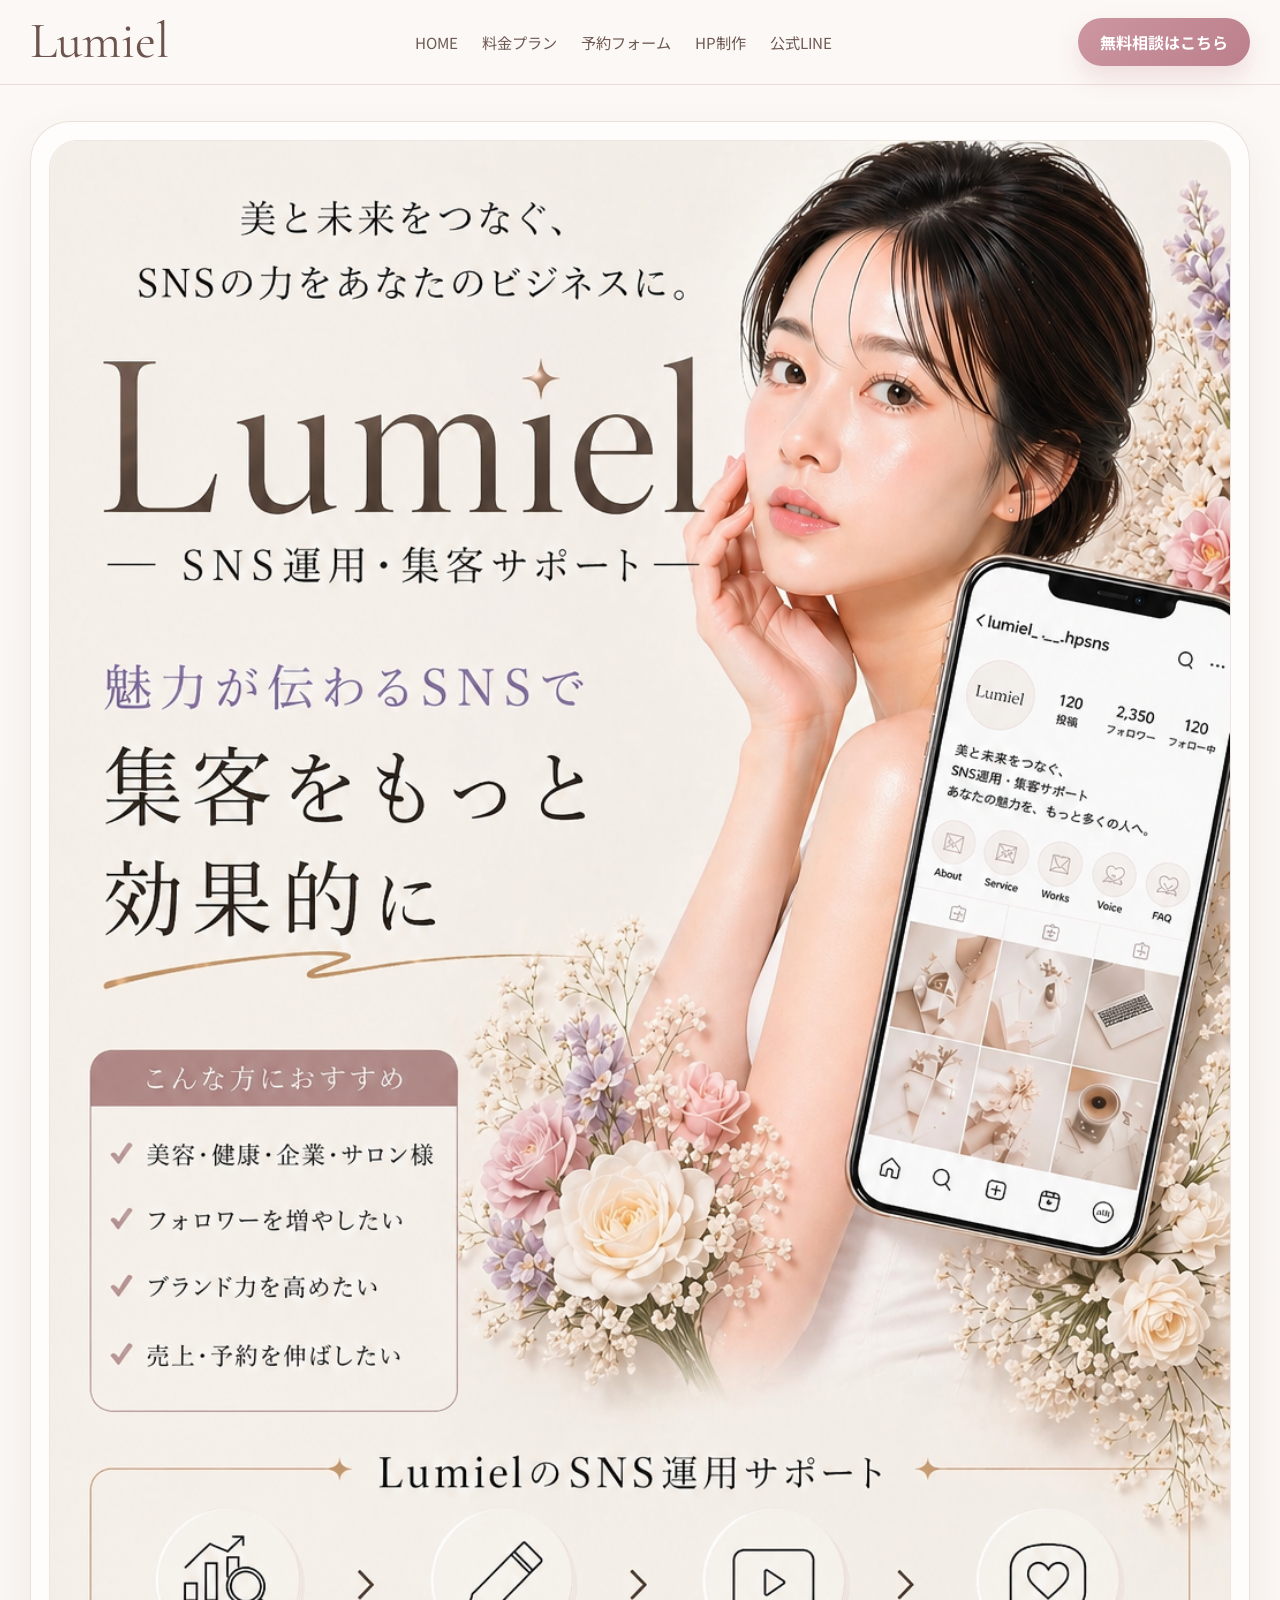
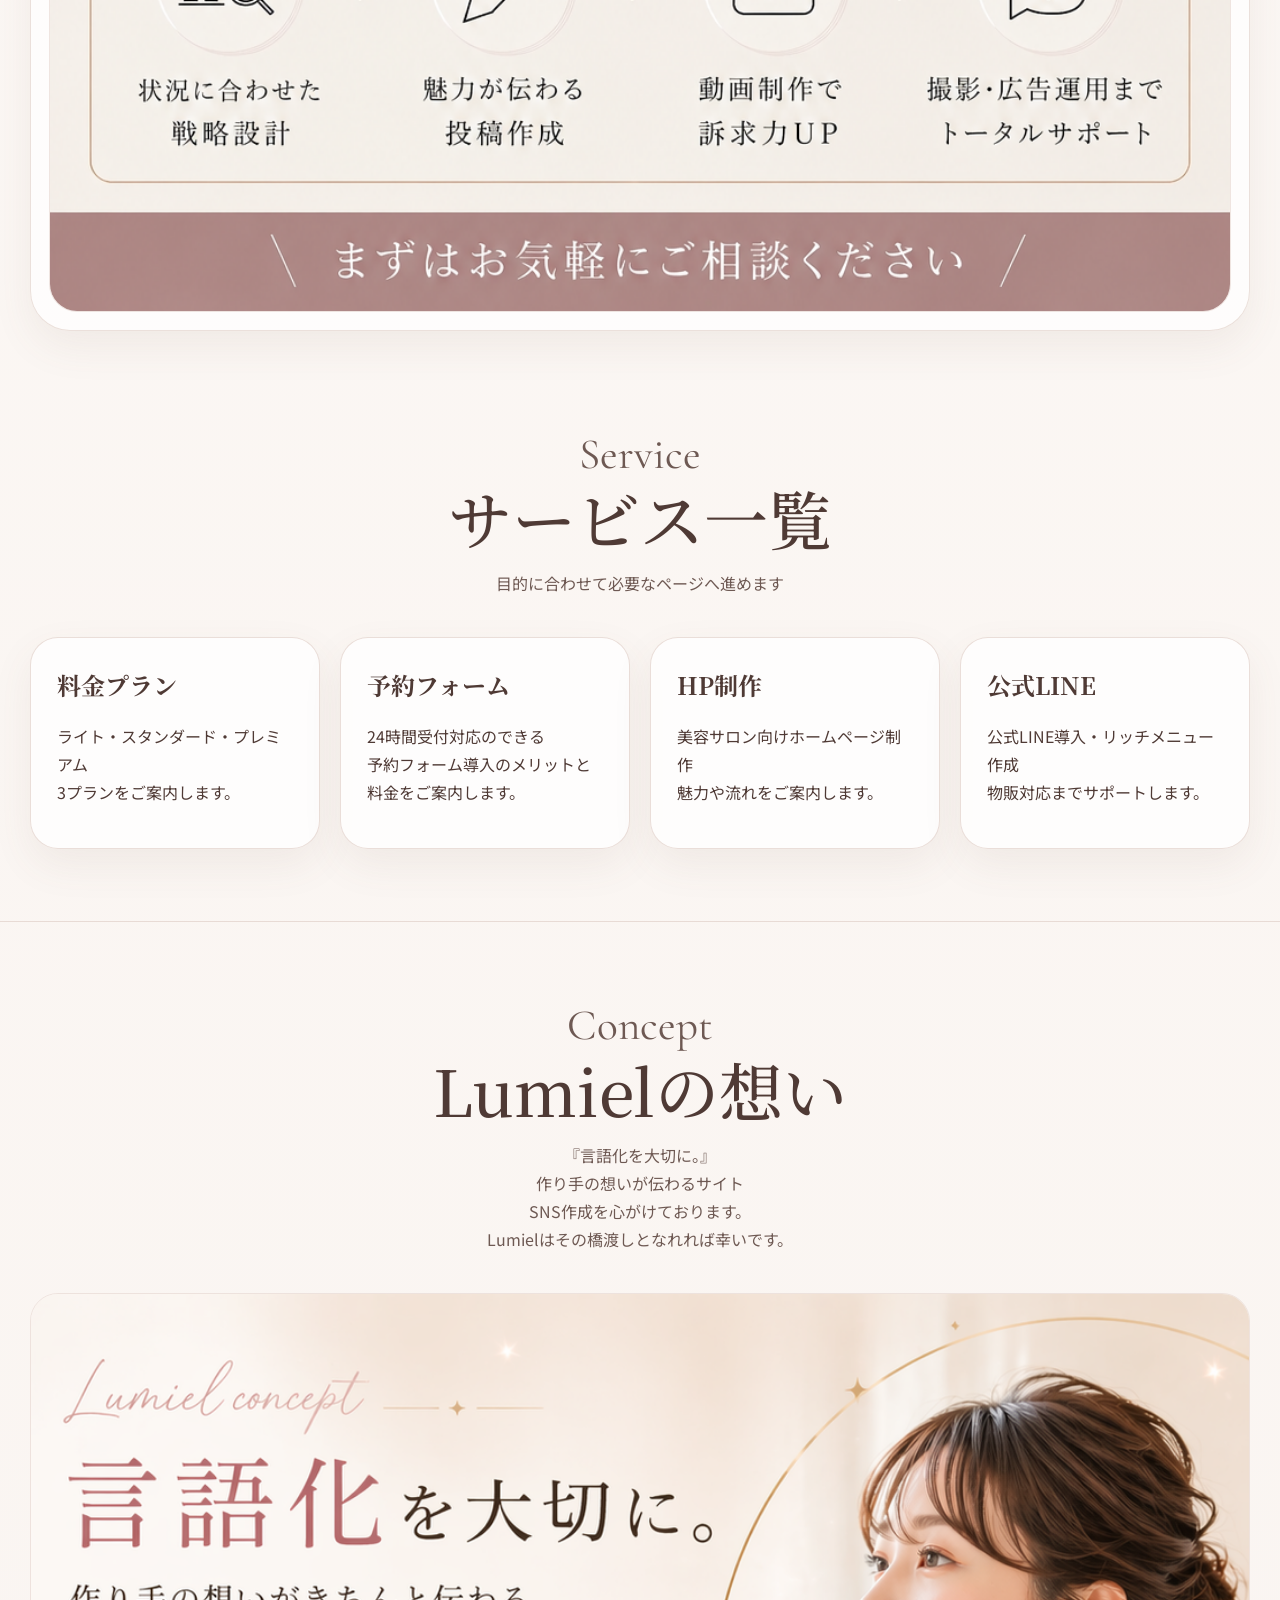
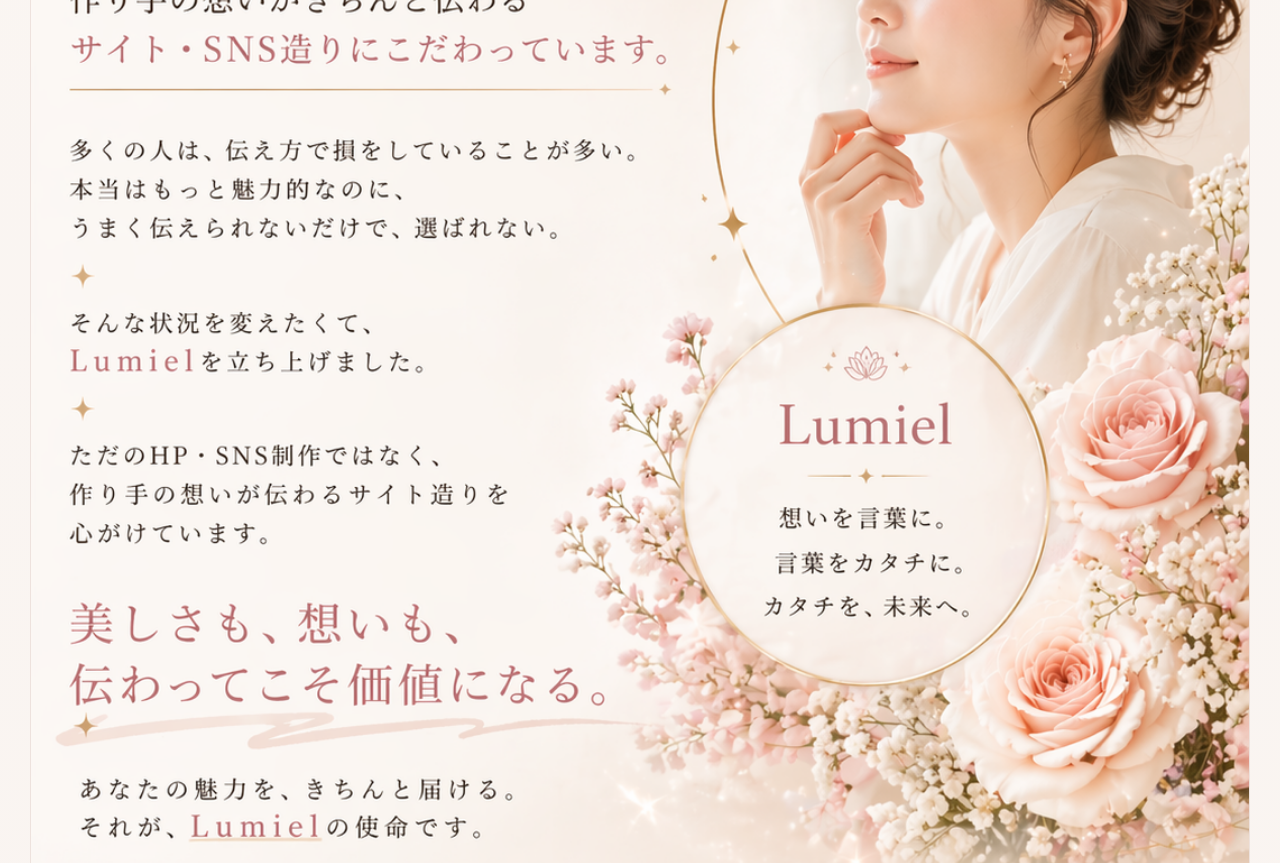
==== commit 9b8d6763: "Add files via upload" ====
--- a/index.html
+++ b/index.html
@@ -62,22 +62,23 @@
       <div class="service-grid">
         <a href="plan.html" class="service-card">
           <h2>料金プラン</h2>
-          <p>ライト・スタンダード・プレミアムの3プランをご案内します。</p>
+          <p>ライト・スタンダード・プレミアム<br>
+            3プランをご案内します。</p>
         </a>
 
         <a href="reservation.html" class="service-card">
           <h2>予約フォーム</h2>
-          <p>24時間受付できる予約フォーム導入のメリットと料金をご案内します。</p>
+          <p>24時間受付対応のできる<br>予約フォーム導入のメリットと<br>料金をご案内します。</p>
         </a>
 
         <a href="homepage.html" class="service-card">
           <h2>HP制作</h2>
-          <p>美容サロン向けホームページ制作の魅力や流れをご案内します。</p>
+          <p>美容サロン向けホームページ制作<br>魅力や流れをご案内します。</p>
         </a>
 
         <a href="line.html" class="service-card">
           <h2>公式LINE</h2>
-          <p>公式LINE導入・リッチメニュー作成・物販対応までサポートします。</p>
+          <p>公式LINE導入・リッチメニュー作成<br>物販対応までサポートします。</p>
         </a>
       </div>
     </div>
@@ -95,7 +96,7 @@
       </div>
 
       <picture class="responsive-picture">
-        <source media="(max-width: 760px)" srcset="images/sumafo/sumafo.omoi.PNG">
+        <source media="(max-width: 760px)" srcset="images/sumafo/sumafo.omoi1.PNG">
         <img src="images/pc.png/omoi.PNG" alt="Lumielの想い" class="home-support-image">
       </picture>
     </div>
@@ -110,7 +111,7 @@
       </div>
 
       <picture class="responsive-picture">
-        <source media="(max-width: 760px)" srcset="images/sumafo/sumafo.okyakusama.png">
+        <source media="(max-width: 760px)" srcset="images/sumafo/sumafo.okyakusama1.jpg">
         <img src="images/pc.png/okyakusama.jpg" alt="お申し込み後の流れ" class="hero-image">
       </picture>
     </div>
